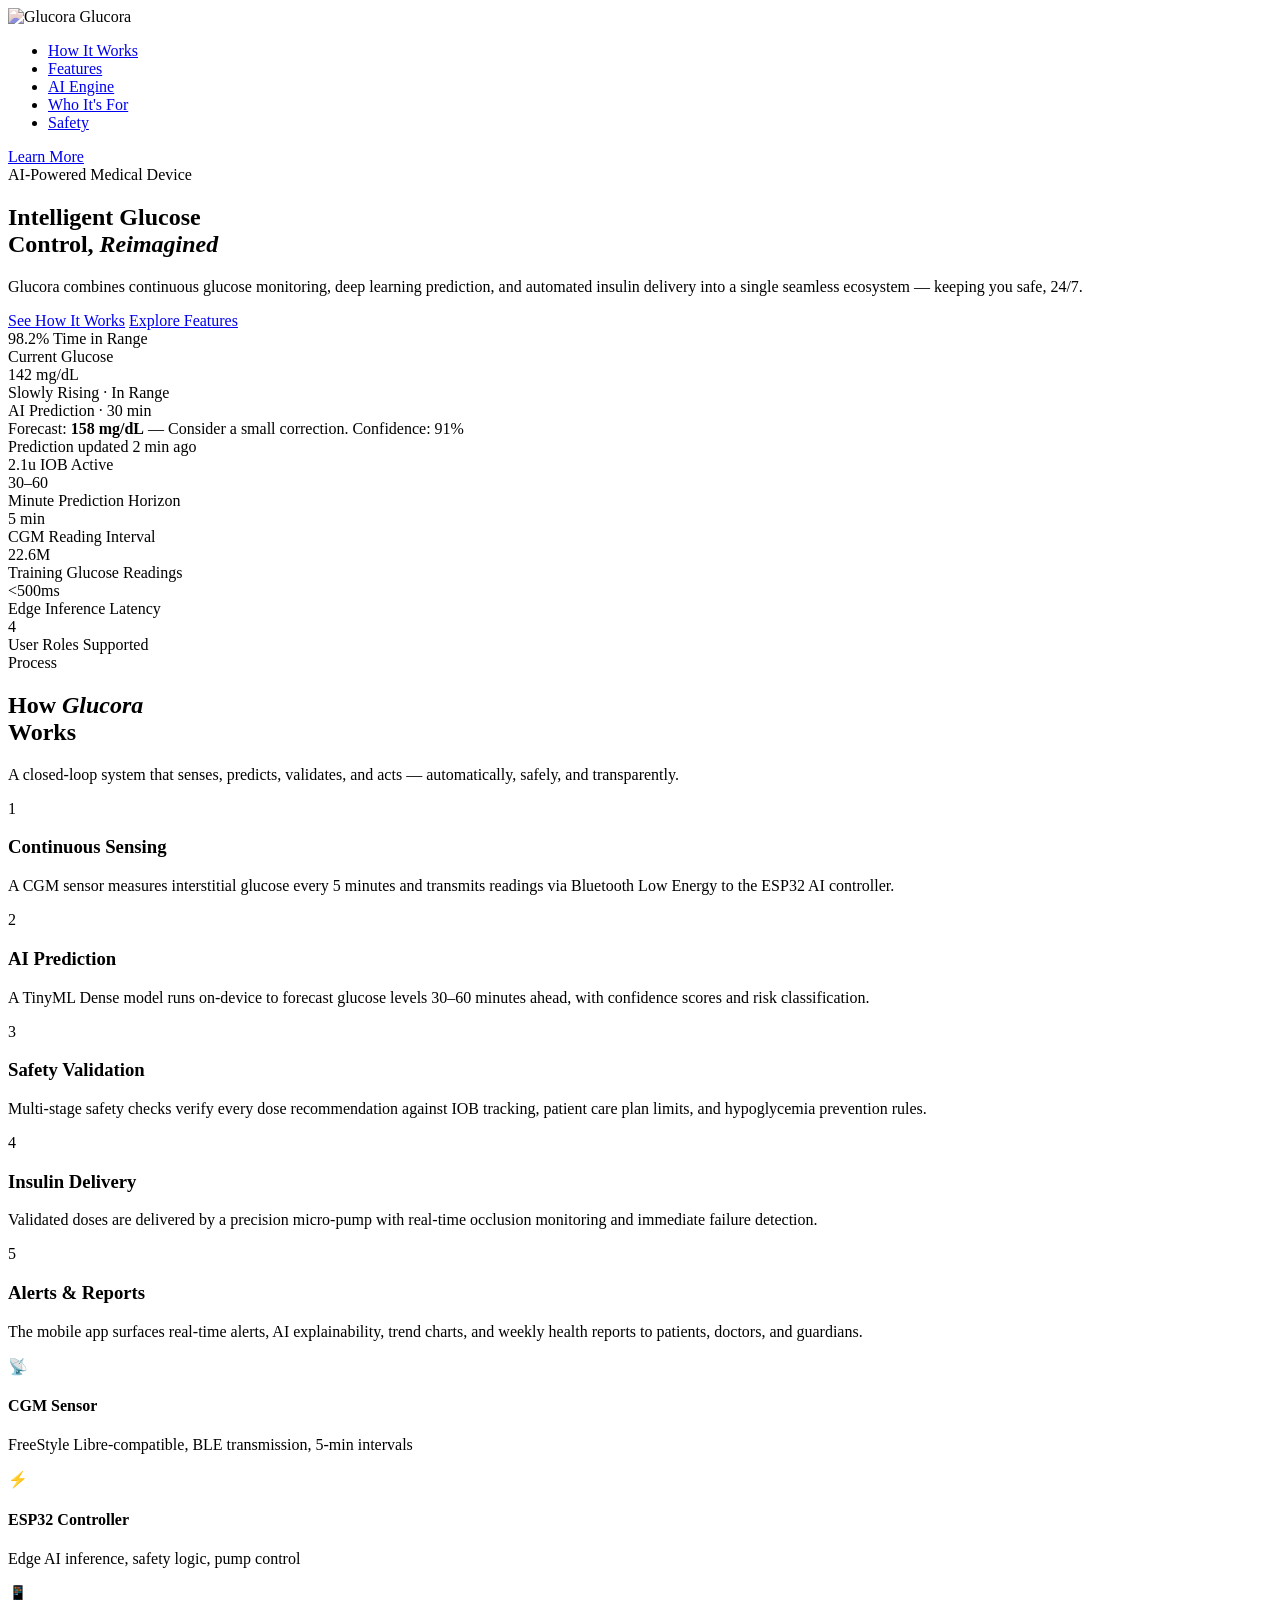
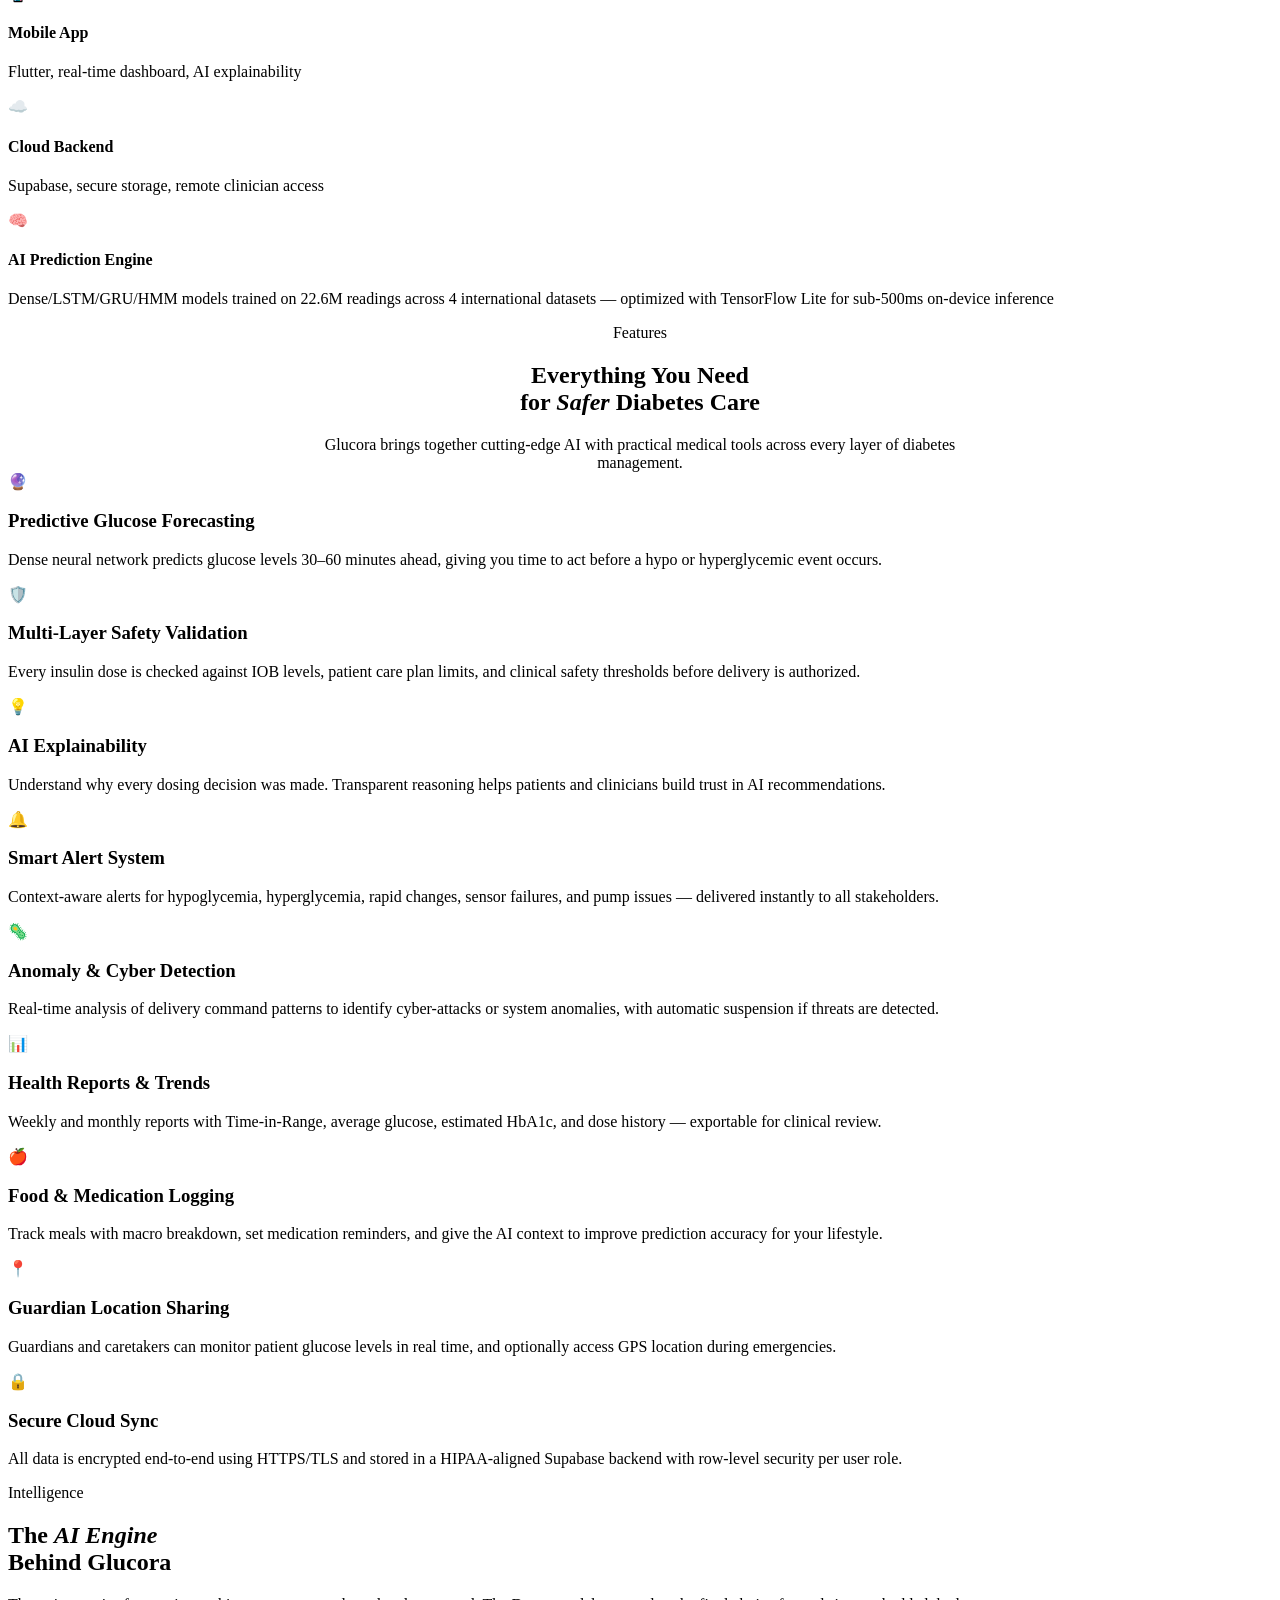
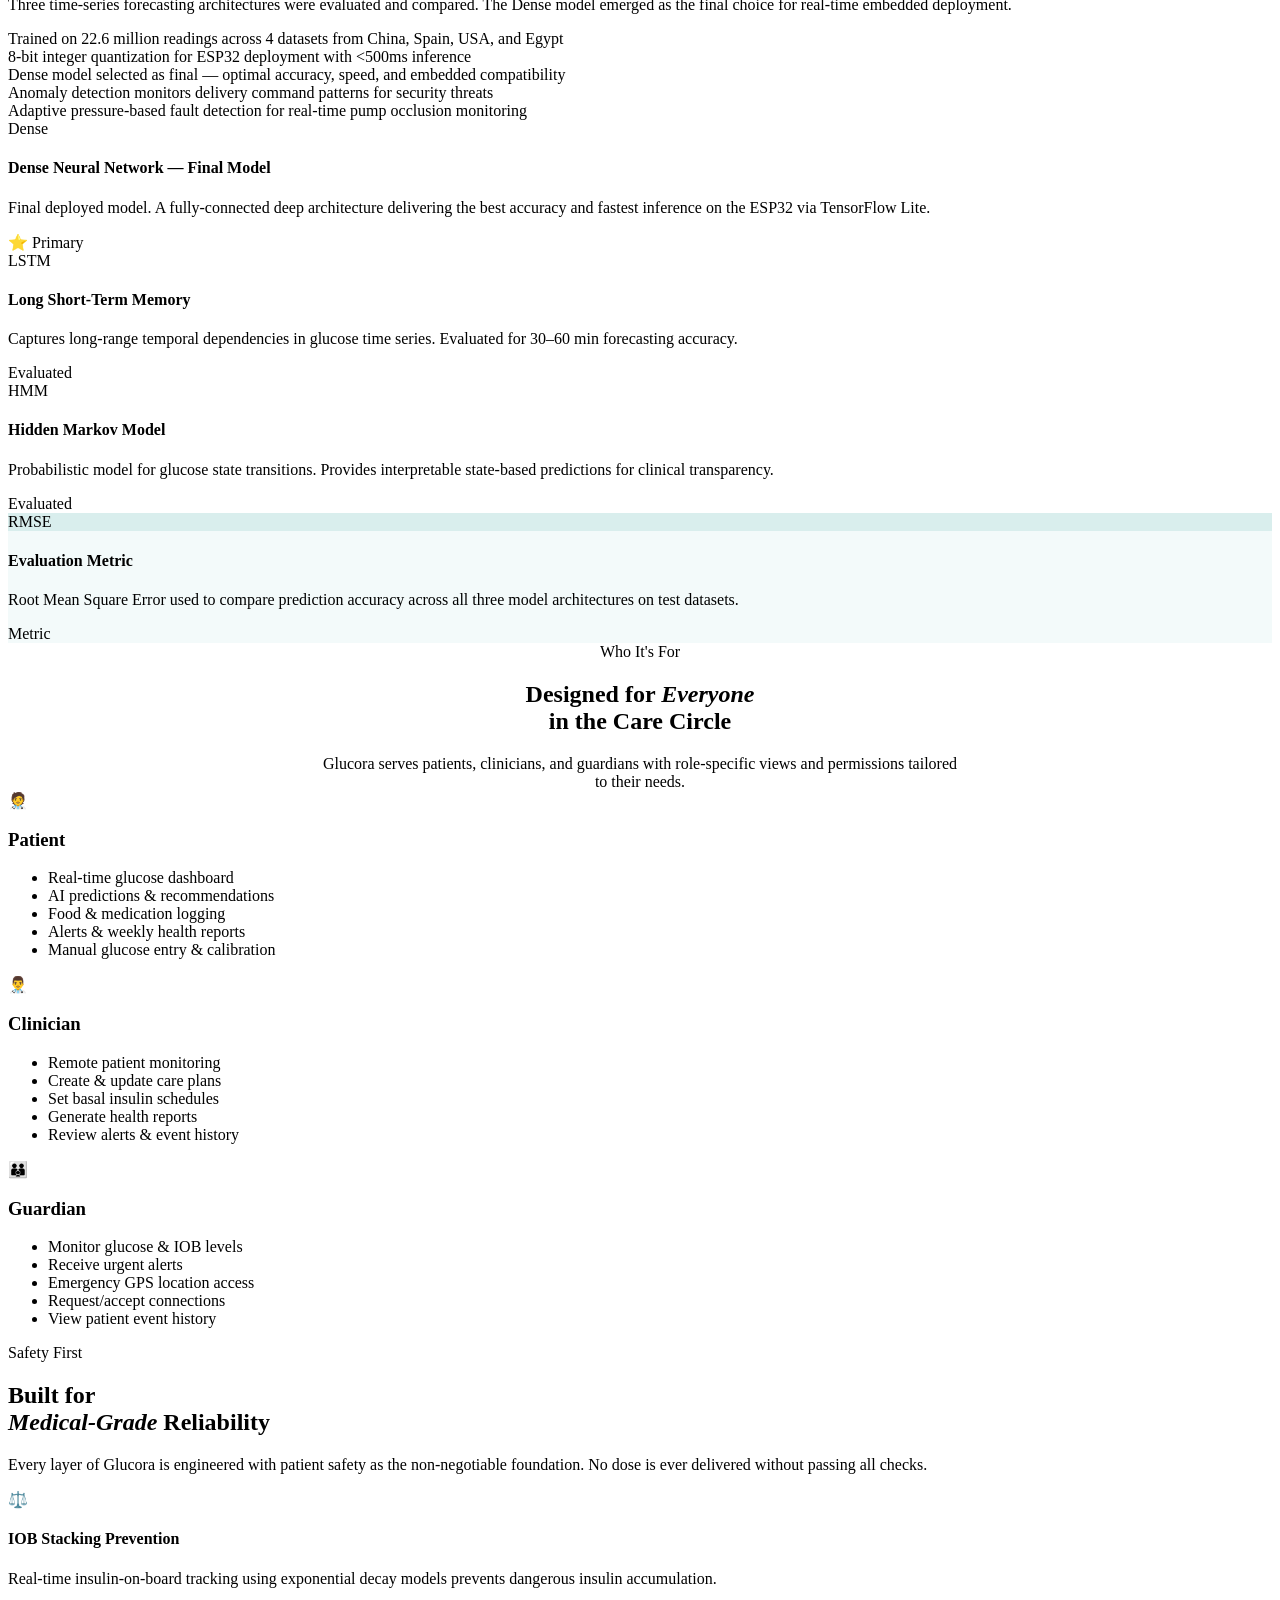
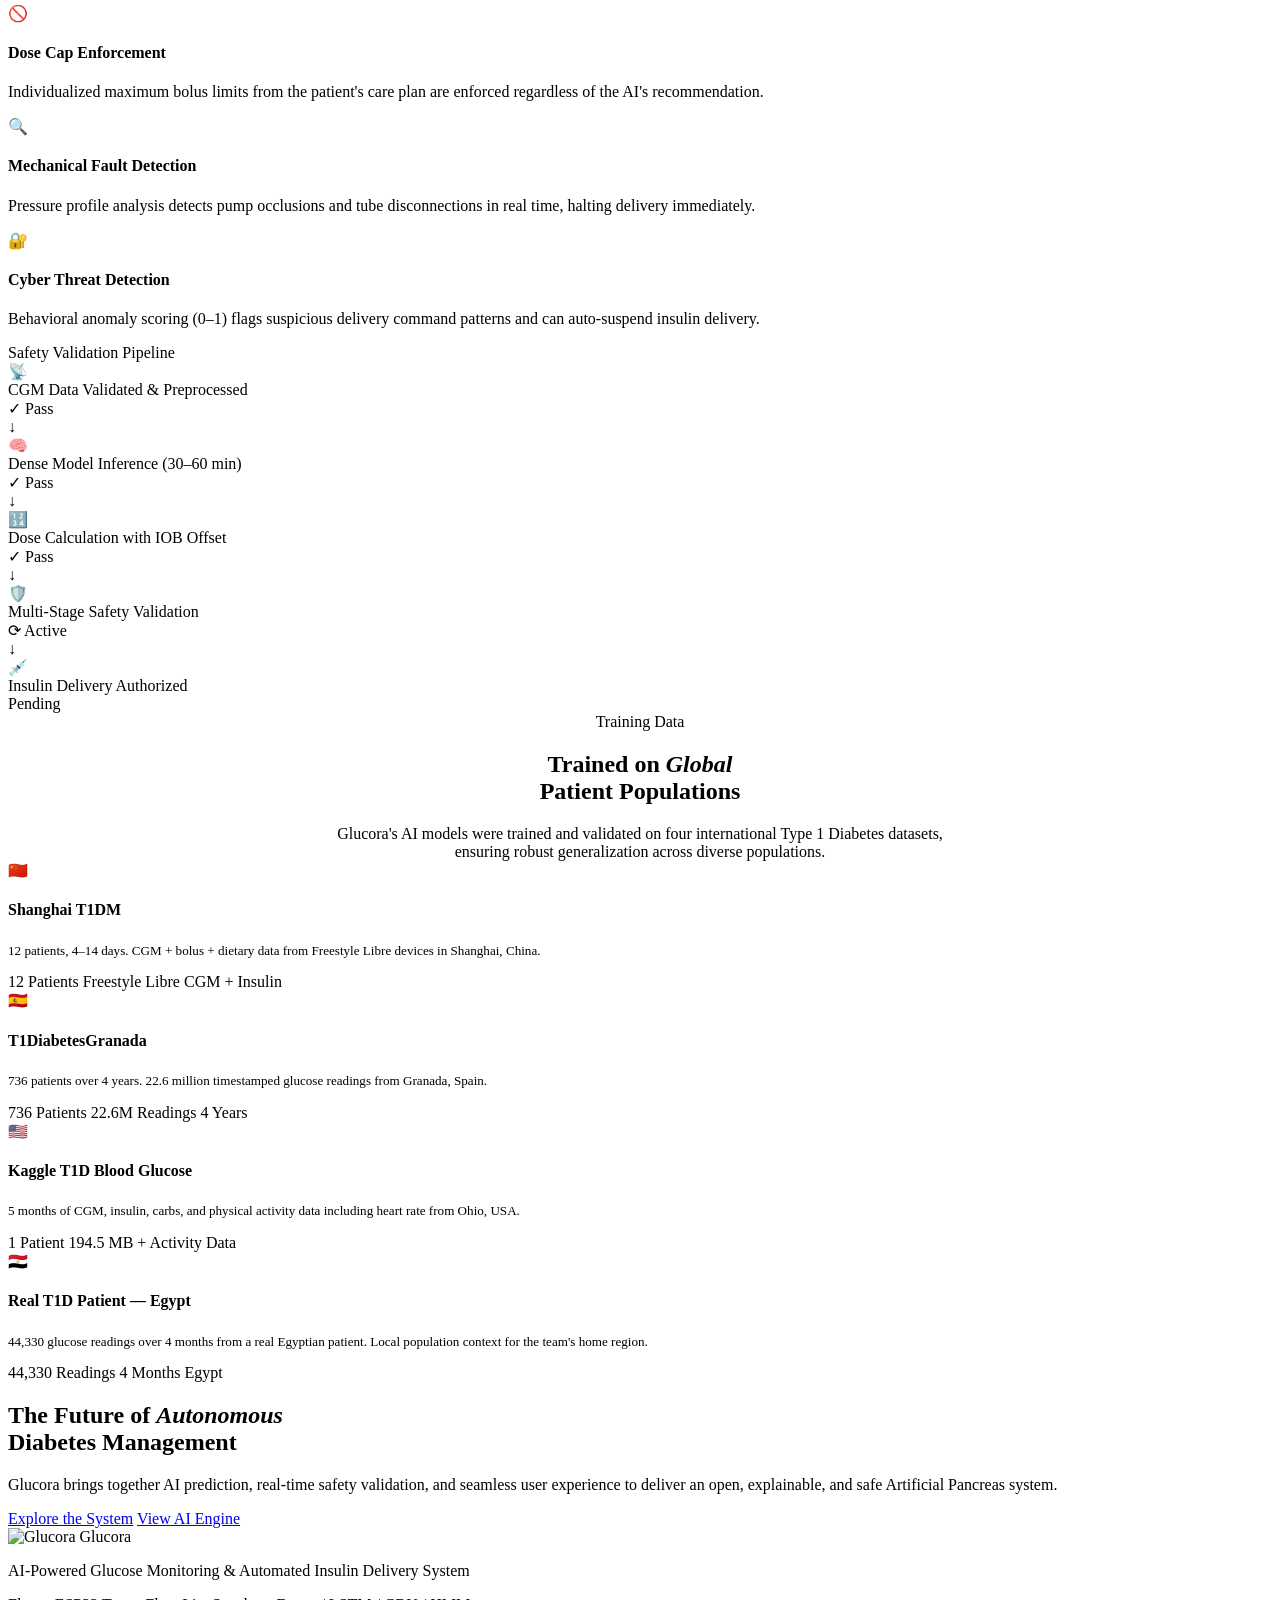
==== index.html @ 72dd35ca "landing update" ====
<!DOCTYPE html>
<html lang="en">
<head>
<meta charset="UTF-8">
<meta name="viewport" content="width=device-width, initial-scale=1.0">
<title>Glucora — AI-Powered Glucose Monitoring</title>
<link href="https://fonts.googleapis.com/css2?family=Cormorant+Garamond:wght@300;400;500;600&family=DM+Sans:wght@300;400;500&display=swap" rel="stylesheet">
<link rel="stylesheet" href="glucora.css">

</head>
<body>

<!-- NAV -->
<nav>
  <div class="nav-logo">
    <img src="https://upload.wikimedia.org/wikipedia/commons/thumb/1/1b/Circle-icons-medical.svg/240px-Circle-icons-medical.svg.png" alt="Glucora" style="height:32px;filter:hue-rotate(140deg) saturate(0.7);">
    <span>Glucora</span>
  </div>
  <ul class="nav-links">
    <li><a href="#how">How It Works</a></li>
    <li><a href="#features">Features</a></li>
    <li><a href="#ai">AI Engine</a></li>
    <li><a href="#users">Who It's For</a></li>
    <li><a href="#safety">Safety</a></li>
  </ul>
  <a href="#cta" class="nav-cta">Learn More</a>
</nav>

<!-- HERO -->
<section class="hero">
  <div class="hero-text">
    <div class="hero-badge">AI-Powered Medical Device</div>
    <h1>Intelligent Glucose<br>Control, <em>Reimagined</em></h1>
    <p class="hero-sub">Glucora combines continuous glucose monitoring, deep learning prediction, and automated insulin delivery into a single seamless ecosystem — keeping you safe, 24/7.</p>
    <div class="hero-actions">
      <a href="#how" class="btn-primary">See How It Works</a>
      <a href="#features" class="btn-ghost">Explore Features</a>
    </div>
  </div>
  <div class="hero-visual">
    <div class="device-mockup">
      <div class="float-badge left">
        <span class="fb-val">98.2%</span>
        Time in Range
      </div>
      <div class="phone-frame">
        <div class="phone-screen">
          <div class="phone-notch"></div>
          <div class="glucose-card">
            <div class="glucose-label">Current Glucose</div>
            <div class="glucose-value">142 <span>mg/dL</span></div>
            <div class="glucose-trend">Slowly Rising · In Range</div>
            <div class="mini-chart">
              <div class="bar"></div><div class="bar"></div><div class="bar"></div>
              <div class="bar"></div><div class="bar"></div><div class="bar"></div>
              <div class="bar"></div><div class="bar"></div>
            </div>
          </div>
          <div class="ai-card">
            <div class="ai-card-title">AI Prediction · 30 min</div>
            <div class="ai-card-text">Forecast: <strong>158 mg/dL</strong> — Consider a small correction. Confidence: 91%</div>
          </div>
          <div class="alert-chip">Prediction updated 2 min ago</div>
        </div>
      </div>
      <div class="float-badge right">
        <span class="fb-val">2.1u</span>
        IOB Active
      </div>
    </div>
  </div>
</section>

<!-- STATS -->
<div class="stats-bar">
  <div class="stat-item">
    <span class="stat-number">30–60</span>
    <div class="stat-label">Minute Prediction Horizon</div>
  </div>
  <div class="stat-divider"></div>
  <div class="stat-item">
    <span class="stat-number">5 min</span>
    <div class="stat-label">CGM Reading Interval</div>
  </div>
  <div class="stat-divider"></div>
  <div class="stat-item">
    <span class="stat-number">22.6M</span>
    <div class="stat-label">Training Glucose Readings</div>
  </div>
  <div class="stat-divider"></div>
  <div class="stat-item">
    <span class="stat-number">&lt;500ms</span>
    <div class="stat-label">Edge Inference Latency</div>
  </div>
  <div class="stat-divider"></div>
  <div class="stat-item">
    <span class="stat-number">4</span>
    <div class="stat-label">User Roles Supported</div>
  </div>
</div>

<!-- HOW IT WORKS -->
<section class="how" id="how">
  <div class="reveal">
    <div class="section-tag">Process</div>
    <h2>How <em>Glucora</em><br>Works</h2>
    <p class="section-sub">A closed-loop system that senses, predicts, validates, and acts — automatically, safely, and transparently.</p>
    <div class="steps">
      <div class="step">
        <div class="step-num">1</div>
        <div class="step-content">
          <h3>Continuous Sensing</h3>
          <p>A CGM sensor measures interstitial glucose every 5 minutes and transmits readings via Bluetooth Low Energy to the ESP32 AI controller.</p>
        </div>
      </div>
      <div class="step">
        <div class="step-num">2</div>
        <div class="step-content">
          <h3>AI Prediction</h3>
          <p>A TinyML Dense model runs on-device to forecast glucose levels 30–60 minutes ahead, with confidence scores and risk classification.</p>
        </div>
      </div>
      <div class="step">
        <div class="step-num">3</div>
        <div class="step-content">
          <h3>Safety Validation</h3>
          <p>Multi-stage safety checks verify every dose recommendation against IOB tracking, patient care plan limits, and hypoglycemia prevention rules.</p>
        </div>
      </div>
      <div class="step">
        <div class="step-num">4</div>
        <div class="step-content">
          <h3>Insulin Delivery</h3>
          <p>Validated doses are delivered by a precision micro-pump with real-time occlusion monitoring and immediate failure detection.</p>
        </div>
      </div>
      <div class="step">
        <div class="step-num">5</div>
        <div class="step-content">
          <h3>Alerts & Reports</h3>
          <p>The mobile app surfaces real-time alerts, AI explainability, trend charts, and weekly health reports to patients, doctors, and guardians.</p>
        </div>
      </div>
    </div>
  </div>
  <div class="arch-visual reveal">
    <div class="arch-card">
      <div class="arch-icon">📡</div>
      <h4>CGM Sensor</h4>
      <p>FreeStyle Libre-compatible, BLE transmission, 5-min intervals</p>
    </div>
    <div class="arch-card">
      <div class="arch-icon">⚡</div>
      <h4>ESP32 Controller</h4>
      <p>Edge AI inference, safety logic, pump control</p>
    </div>
    <div class="arch-card">
      <div class="arch-icon">📱</div>
      <h4>Mobile App</h4>
      <p>Flutter, real-time dashboard, AI explainability</p>
    </div>
    <div class="arch-card">
      <div class="arch-icon">☁️</div>
      <h4>Cloud Backend</h4>
      <p>Supabase, secure storage, remote clinician access</p>
    </div>
    <div class="arch-card full">
      <div class="arch-icon">🧠</div>
      <h4>AI Prediction Engine</h4>
      <p>Dense/LSTM/GRU/HMM models trained on 22.6M readings across 4 international datasets — optimized with TensorFlow Lite for sub-500ms on-device inference</p>
    </div>
  </div>
</section>

<!-- FEATURES -->
<section id="features">
  <div class="reveal" style="text-align:center; max-width:640px; margin:0 auto;">
    <div class="section-tag" style="justify-content:center;">Features</div>
    <h2>Everything You Need<br>for <em>Safer</em> Diabetes Care</h2>
    <p class="section-sub" style="margin:0 auto;">Glucora brings together cutting-edge AI with practical medical tools across every layer of diabetes management.</p>
  </div>
  <div class="features-grid reveal">
    <div class="feat-card">
      <div class="feat-icon">🔮</div>
      <h3>Predictive Glucose Forecasting</h3>
      <p>Dense neural network predicts glucose levels 30–60 minutes ahead, giving you time to act before a hypo or hyperglycemic event occurs.</p>
    </div>
    <div class="feat-card">
      <div class="feat-icon">🛡️</div>
      <h3>Multi-Layer Safety Validation</h3>
      <p>Every insulin dose is checked against IOB levels, patient care plan limits, and clinical safety thresholds before delivery is authorized.</p>
    </div>
    <div class="feat-card">
      <div class="feat-icon">💡</div>
      <h3>AI Explainability</h3>
      <p>Understand why every dosing decision was made. Transparent reasoning helps patients and clinicians build trust in AI recommendations.</p>
    </div>
    <div class="feat-card">
      <div class="feat-icon">🔔</div>
      <h3>Smart Alert System</h3>
      <p>Context-aware alerts for hypoglycemia, hyperglycemia, rapid changes, sensor failures, and pump issues — delivered instantly to all stakeholders.</p>
    </div>
    <div class="feat-card">
      <div class="feat-icon">🦠</div>
      <h3>Anomaly & Cyber Detection</h3>
      <p>Real-time analysis of delivery command patterns to identify cyber-attacks or system anomalies, with automatic suspension if threats are detected.</p>
    </div>
    <div class="feat-card">
      <div class="feat-icon">📊</div>
      <h3>Health Reports & Trends</h3>
      <p>Weekly and monthly reports with Time-in-Range, average glucose, estimated HbA1c, and dose history — exportable for clinical review.</p>
    </div>
    <div class="feat-card">
      <div class="feat-icon">🍎</div>
      <h3>Food & Medication Logging</h3>
      <p>Track meals with macro breakdown, set medication reminders, and give the AI context to improve prediction accuracy for your lifestyle.</p>
    </div>
    <div class="feat-card">
      <div class="feat-icon">📍</div>
      <h3>Guardian Location Sharing</h3>
      <p>Guardians and caretakers can monitor patient glucose levels in real time, and optionally access GPS location during emergencies.</p>
    </div>
    <div class="feat-card">
      <div class="feat-icon">🔒</div>
      <h3>Secure Cloud Sync</h3>
      <p>All data is encrypted end-to-end using HTTPS/TLS and stored in a HIPAA-aligned Supabase backend with row-level security per user role.</p>
    </div>
  </div>
</section>

<!-- AI ENGINE -->
<section class="ai-section" id="ai">
  <div class="reveal">
    <div class="section-tag">Intelligence</div>
    <h2>The <em>AI Engine</em><br>Behind Glucora</h2>
    <p class="section-sub">Three time-series forecasting architectures were evaluated and compared. The Dense model emerged as the final choice for real-time embedded deployment.</p>
    <div class="ai-list">
      <div class="ai-list-item">Trained on 22.6 million readings across 4 datasets from China, Spain, USA, and Egypt</div>
      <div class="ai-list-item">8-bit integer quantization for ESP32 deployment with &lt;500ms inference</div>
      <div class="ai-list-item">Dense model selected as final — optimal accuracy, speed, and embedded compatibility</div>
      <div class="ai-list-item">Anomaly detection monitors delivery command patterns for security threats</div>
      <div class="ai-list-item">Adaptive pressure-based fault detection for real-time pump occlusion monitoring</div>
    </div>
  </div>
  <div class="model-cards reveal">
    <div class="model-card">
      <div class="model-badge">Dense</div>
      <div class="model-info">
        <h4>Dense Neural Network — Final Model</h4>
        <p>Final deployed model. A fully-connected deep architecture delivering the best accuracy and fastest inference on the ESP32 via TensorFlow Lite.</p>
      </div>
      <div class="model-perf">⭐ Primary</div>
    </div>
    <div class="model-card">
      <div class="model-badge">LSTM</div>
      <div class="model-info">
        <h4>Long Short-Term Memory</h4>
        <p>Captures long-range temporal dependencies in glucose time series. Evaluated for 30–60 min forecasting accuracy.</p>
      </div>
      <div class="model-perf">Evaluated</div>
    </div>
    <div class="model-card">
      <div class="model-badge">HMM</div>
      <div class="model-info">
        <h4>Hidden Markov Model</h4>
        <p>Probabilistic model for glucose state transitions. Provides interpretable state-based predictions for clinical transparency.</p>
      </div>
      <div class="model-perf">Evaluated</div>
    </div>
    <div class="model-card" style="border-color:rgba(109,191,184,0.3); background:rgba(109,191,184,0.08);">
      <div class="model-badge" style="background:rgba(109,191,184,0.2); color: var(--teal-light);">RMSE</div>
      <div class="model-info">
        <h4>Evaluation Metric</h4>
        <p>Root Mean Square Error used to compare prediction accuracy across all three model architectures on test datasets.</p>
      </div>
      <div class="model-perf" style="color:var(--teal-pale);">Metric</div>
    </div>
  </div>
</section>

<!-- USERS -->
<section id="users">
  <div class="reveal" style="text-align:center; max-width:640px; margin:0 auto;">
    <div class="section-tag" style="justify-content:center;">Who It's For</div>
    <h2>Designed for <em>Everyone</em><br>in the Care Circle</h2>
    <p class="section-sub" style="margin:0 auto;">Glucora serves patients, clinicians, and guardians with role-specific views and permissions tailored to their needs.</p>
  </div>
  <div class="users-grid reveal">
    <div class="user-card patient">
      <div class="user-avatar">🧑‍⚕️</div>
      <h3>Patient</h3>
      <ul class="user-features">
        <li>Real-time glucose dashboard</li>
        <li>AI predictions & recommendations</li>
        <li>Food & medication logging</li>
        <li>Alerts & weekly health reports</li>
        <li>Manual glucose entry & calibration</li>
      </ul>
    </div>
    <div class="user-card doctor">
      <div class="user-avatar">👨‍⚕️</div>
      <h3>Clinician</h3>
      <ul class="user-features">
        <li>Remote patient monitoring</li>
        <li>Create & update care plans</li>
        <li>Set basal insulin schedules</li>
        <li>Generate health reports</li>
        <li>Review alerts & event history</li>
      </ul>
    </div>
    <div class="user-card guardian">
      <div class="user-avatar">👪</div>
      <h3>Guardian</h3>
      <ul class="user-features">
        <li>Monitor glucose & IOB levels</li>
        <li>Receive urgent alerts</li>
        <li>Emergency GPS location access</li>
        <li>Request/accept connections</li>
        <li>View patient event history</li>
      </ul>
    </div>
  </div>
</section>

<!-- SAFETY -->
<section class="safety" id="safety">
  <div class="reveal">
    <div class="section-tag">Safety First</div>
    <h2>Built for<br><em>Medical-Grade</em> Reliability</h2>
    <p class="section-sub">Every layer of Glucora is engineered with patient safety as the non-negotiable foundation. No dose is ever delivered without passing all checks.</p>
    <div class="safety-items">
      <div class="safety-item">
        <div class="safety-icon">⚖️</div>
        <div>
          <h4>IOB Stacking Prevention</h4>
          <p>Real-time insulin-on-board tracking using exponential decay models prevents dangerous insulin accumulation.</p>
        </div>
      </div>
      <div class="safety-item">
        <div class="safety-icon">🚫</div>
        <div>
          <h4>Dose Cap Enforcement</h4>
          <p>Individualized maximum bolus limits from the patient's care plan are enforced regardless of the AI's recommendation.</p>
        </div>
      </div>
      <div class="safety-item">
        <div class="safety-icon">🔍</div>
        <div>
          <h4>Mechanical Fault Detection</h4>
          <p>Pressure profile analysis detects pump occlusions and tube disconnections in real time, halting delivery immediately.</p>
        </div>
      </div>
      <div class="safety-item">
        <div class="safety-icon">🔐</div>
        <div>
          <h4>Cyber Threat Detection</h4>
          <p>Behavioral anomaly scoring (0–1) flags suspicious delivery command patterns and can auto-suspend insulin delivery.</p>
        </div>
      </div>
    </div>
  </div>
  <div class="safety-visual reveal">
    <div class="sv-title">Safety Validation Pipeline</div>
    <div class="sv-pipeline">
      <div class="sv-step pass">
        <div class="sv-step-icon">📡</div>
        CGM Data Validated &amp; Preprocessed
        <div class="sv-step-status">✓ Pass</div>
      </div>
      <div class="sv-arrow">↓</div>
      <div class="sv-step pass">
        <div class="sv-step-icon">🧠</div>
        Dense Model Inference (30–60 min)
        <div class="sv-step-status">✓ Pass</div>
      </div>
      <div class="sv-arrow">↓</div>
      <div class="sv-step pass">
        <div class="sv-step-icon">🔢</div>
        Dose Calculation with IOB Offset
        <div class="sv-step-status">✓ Pass</div>
      </div>
      <div class="sv-arrow">↓</div>
      <div class="sv-step active">
        <div class="sv-step-icon">🛡️</div>
        Multi-Stage Safety Validation
        <div class="sv-step-status">⟳ Active</div>
      </div>
      <div class="sv-arrow">↓</div>
      <div class="sv-step">
        <div class="sv-step-icon">💉</div>
        Insulin Delivery Authorized
        <div class="sv-step-status" style="color:var(--text-soft)">Pending</div>
      </div>
    </div>
  </div>
</section>

<!-- DATASETS -->
<section>
  <div class="reveal" style="text-align:center; max-width:640px; margin:0 auto;">
    <div class="section-tag" style="justify-content:center;">Training Data</div>
    <h2>Trained on <em>Global</em><br>Patient Populations</h2>
    <p class="section-sub" style="margin:0 auto;">Glucora's AI models were trained and validated on four international Type 1 Diabetes datasets, ensuring robust generalization across diverse populations.</p>
  </div>
  <div class="datasets-grid reveal">
    <div class="dataset-card">
      <div class="dataset-flag">🇨🇳</div>
      <h4>Shanghai T1DM</h4>
      <p style="font-size:0.82rem; color:var(--text-mid); font-weight:300; line-height:1.5;">12 patients, 4–14 days. CGM + bolus + dietary data from Freestyle Libre devices in Shanghai, China.</p>
      <div class="dataset-meta">
        <span class="meta-tag">12 Patients</span>
        <span class="meta-tag">Freestyle Libre</span>
        <span class="meta-tag">CGM + Insulin</span>
      </div>
    </div>
    <div class="dataset-card">
      <div class="dataset-flag">🇪🇸</div>
      <h4>T1DiabetesGranada</h4>
      <p style="font-size:0.82rem; color:var(--text-mid); font-weight:300; line-height:1.5;">736 patients over 4 years. 22.6 million timestamped glucose readings from Granada, Spain.</p>
      <div class="dataset-meta">
        <span class="meta-tag">736 Patients</span>
        <span class="meta-tag">22.6M Readings</span>
        <span class="meta-tag">4 Years</span>
      </div>
    </div>
    <div class="dataset-card">
      <div class="dataset-flag">🇺🇸</div>
      <h4>Kaggle T1D Blood Glucose</h4>
      <p style="font-size:0.82rem; color:var(--text-mid); font-weight:300; line-height:1.5;">5 months of CGM, insulin, carbs, and physical activity data including heart rate from Ohio, USA.</p>
      <div class="dataset-meta">
        <span class="meta-tag">1 Patient</span>
        <span class="meta-tag">194.5 MB</span>
        <span class="meta-tag">+ Activity Data</span>
      </div>
    </div>
    <div class="dataset-card">
      <div class="dataset-flag">🇪🇬</div>
      <h4>Real T1D Patient — Egypt</h4>
      <p style="font-size:0.82rem; color:var(--text-mid); font-weight:300; line-height:1.5;">44,330 glucose readings over 4 months from a real Egyptian patient. Local population context for the team's home region.</p>
      <div class="dataset-meta">
        <span class="meta-tag">44,330 Readings</span>
        <span class="meta-tag">4 Months</span>
        <span class="meta-tag">Egypt</span>
      </div>
    </div>
  </div>
</section>

<!-- CTA -->
<section class="cta-section" id="cta">
  <h2>The Future of <em>Autonomous</em><br>Diabetes Management</h2>
  <p>Glucora brings together AI prediction, real-time safety validation, and seamless user experience to deliver an open, explainable, and safe Artificial Pancreas system.</p>
  <div class="cta-btns">
    <a href="#how" class="btn-white">Explore the System</a>
    <a href="#ai" class="btn-outline">View AI Engine</a>
  </div>
</section>

<!-- FOOTER -->
<footer>
  <div class="footer-logo">
    <img src="https://upload.wikimedia.org/wikipedia/commons/thumb/1/1b/Circle-icons-medical.svg/240px-Circle-icons-medical.svg.png" alt="Glucora">
    <span>Glucora</span>
  </div>
  <p>AI-Powered Glucose Monitoring & Automated Insulin Delivery System</p>
  <div class="footer-tags">
    <span class="footer-tag">Flutter</span>
    <span class="footer-tag">ESP32</span>
    <span class="footer-tag">TensorFlow Lite</span>
    <span class="footer-tag">Supabase</span>
    <span class="footer-tag">Dense / LSTM / GRU / HMM</span>
  </div>
</footer>

<script src="glucora.js"></script>
</body>
</html>
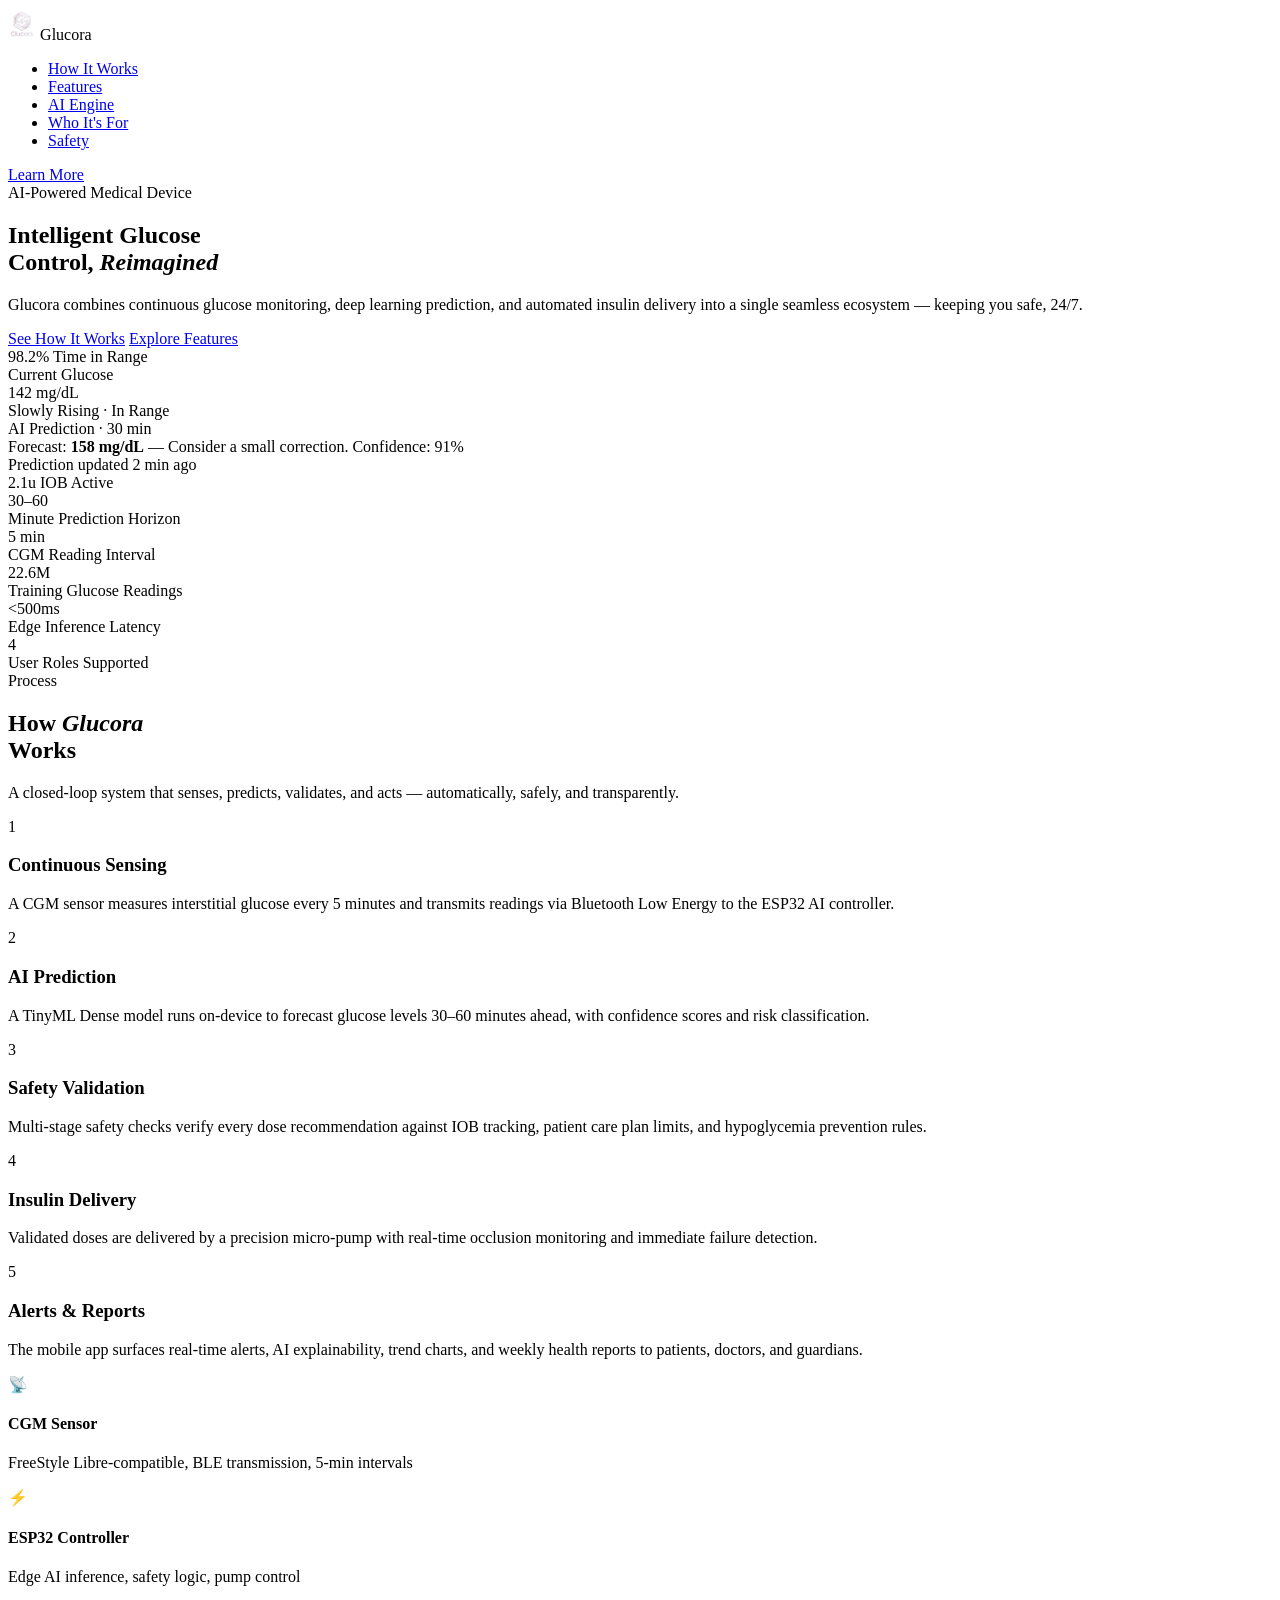
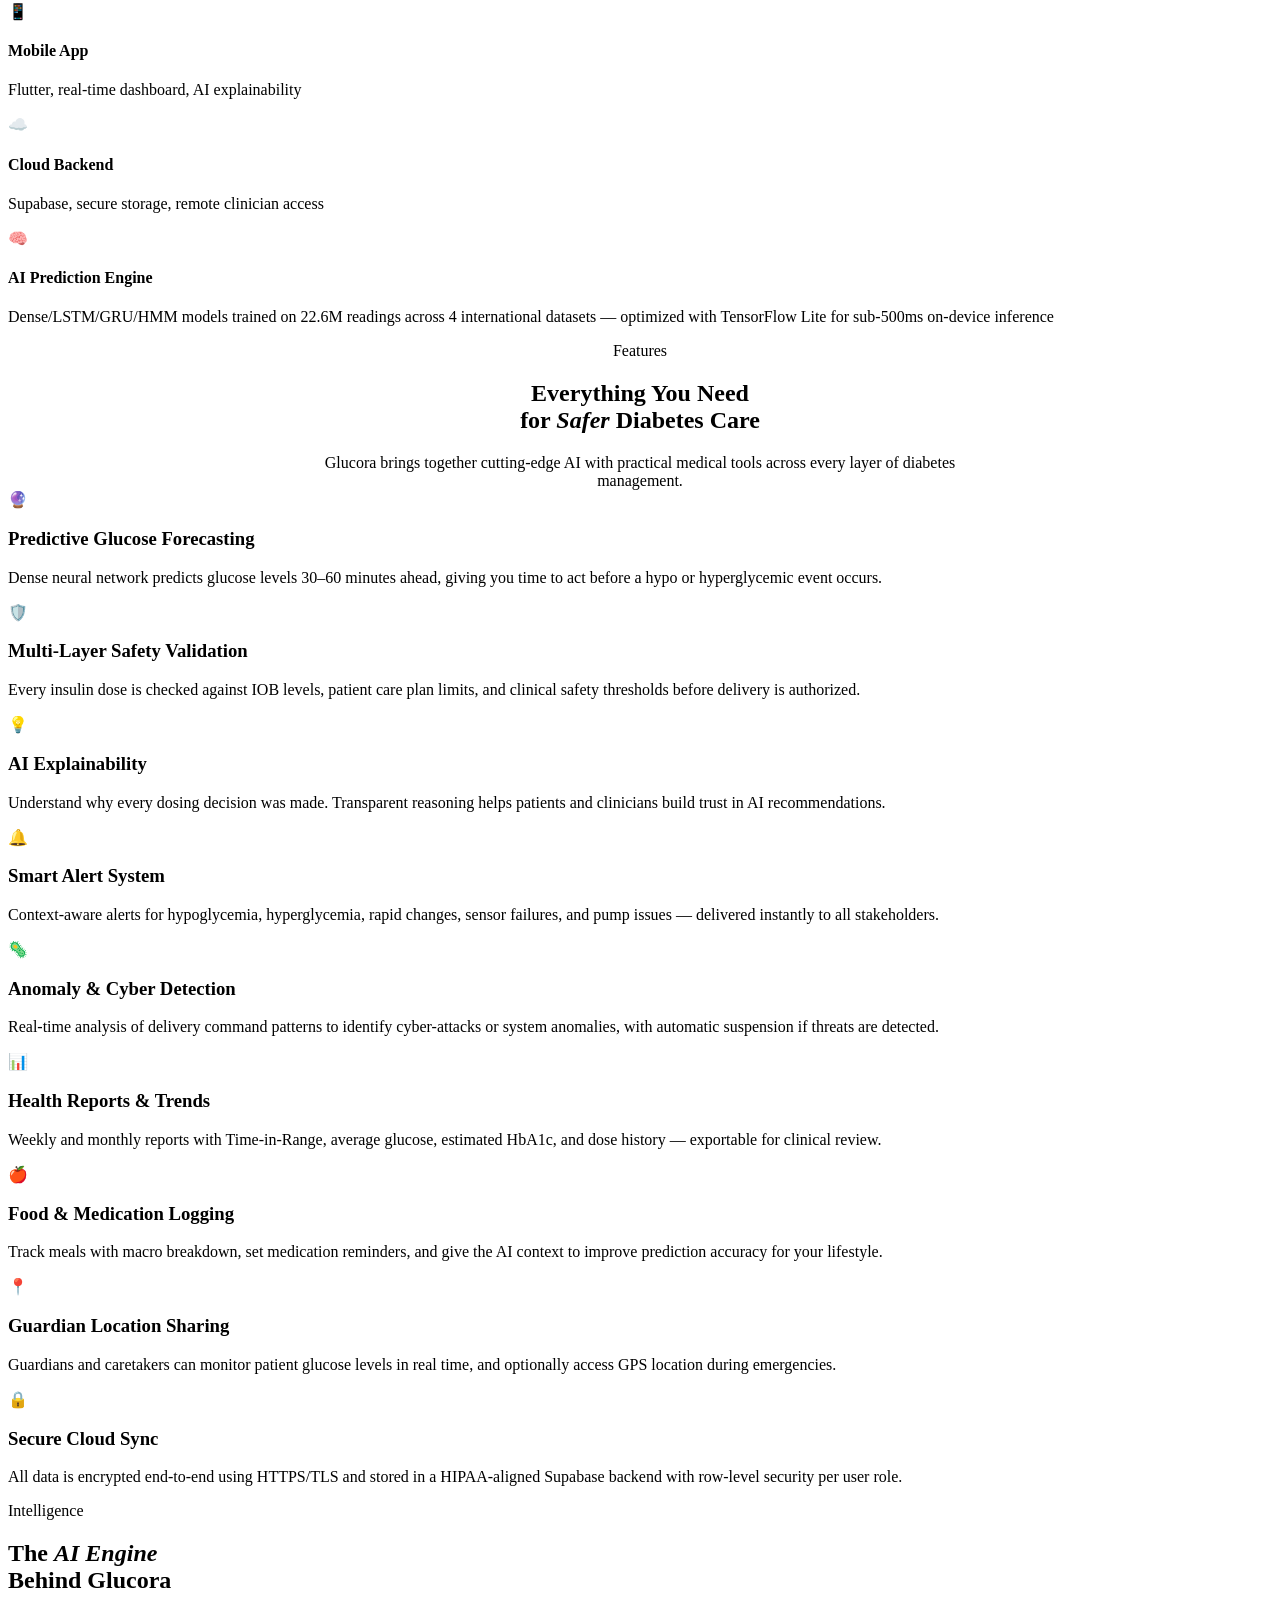
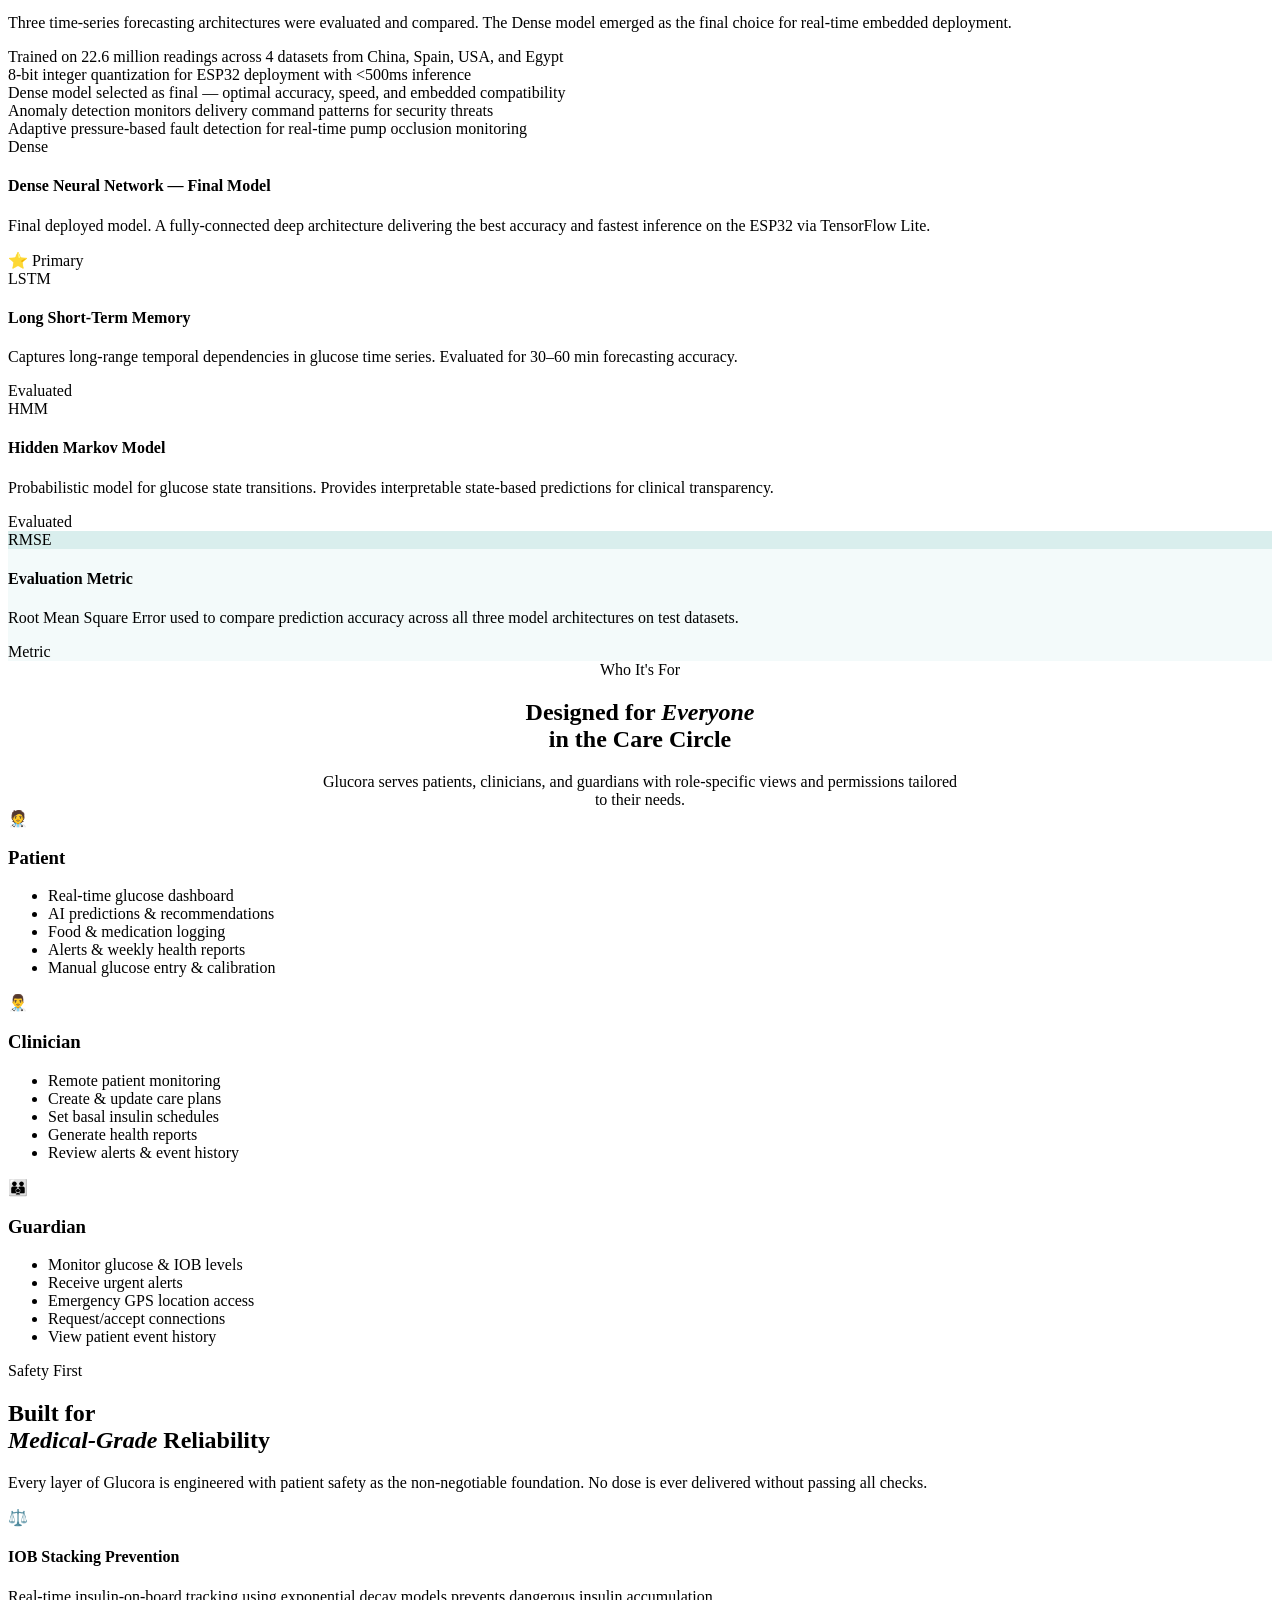
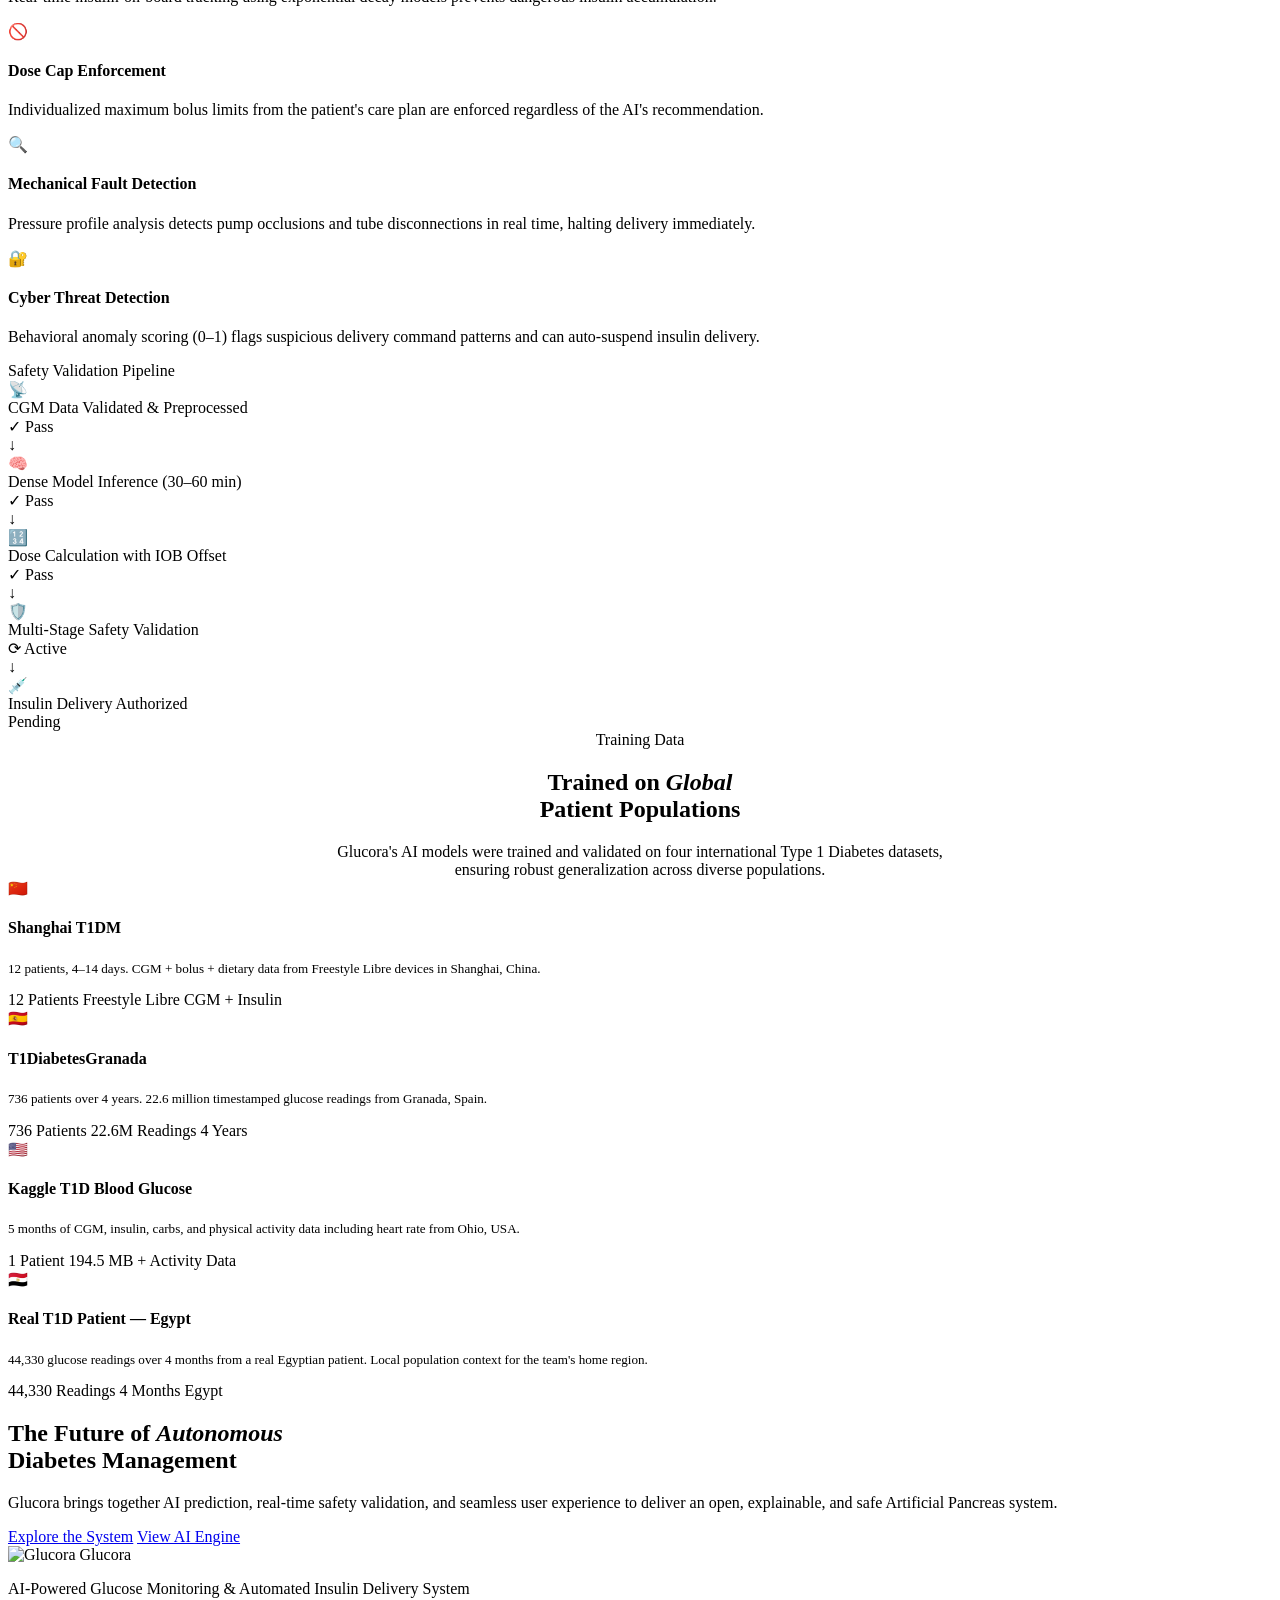
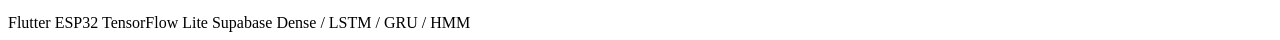
==== commit eb5bdc72: "fixing the image" ====
--- a/index.html
+++ b/index.html
@@ -13,7 +13,7 @@
 <!-- NAV -->
 <nav>
   <div class="nav-logo">
-    <img src="https://upload.wikimedia.org/wikipedia/commons/thumb/1/1b/Circle-icons-medical.svg/240px-Circle-icons-medical.svg.png" alt="Glucora" style="height:32px;filter:hue-rotate(140deg) saturate(0.7);">
+    <img src="Glucora_logo.png" alt="Glucora" style="height:32px;filter:hue-rotate(140deg) saturate(0.7);">
     <span>Glucora</span>
   </div>
   <ul class="nav-links">
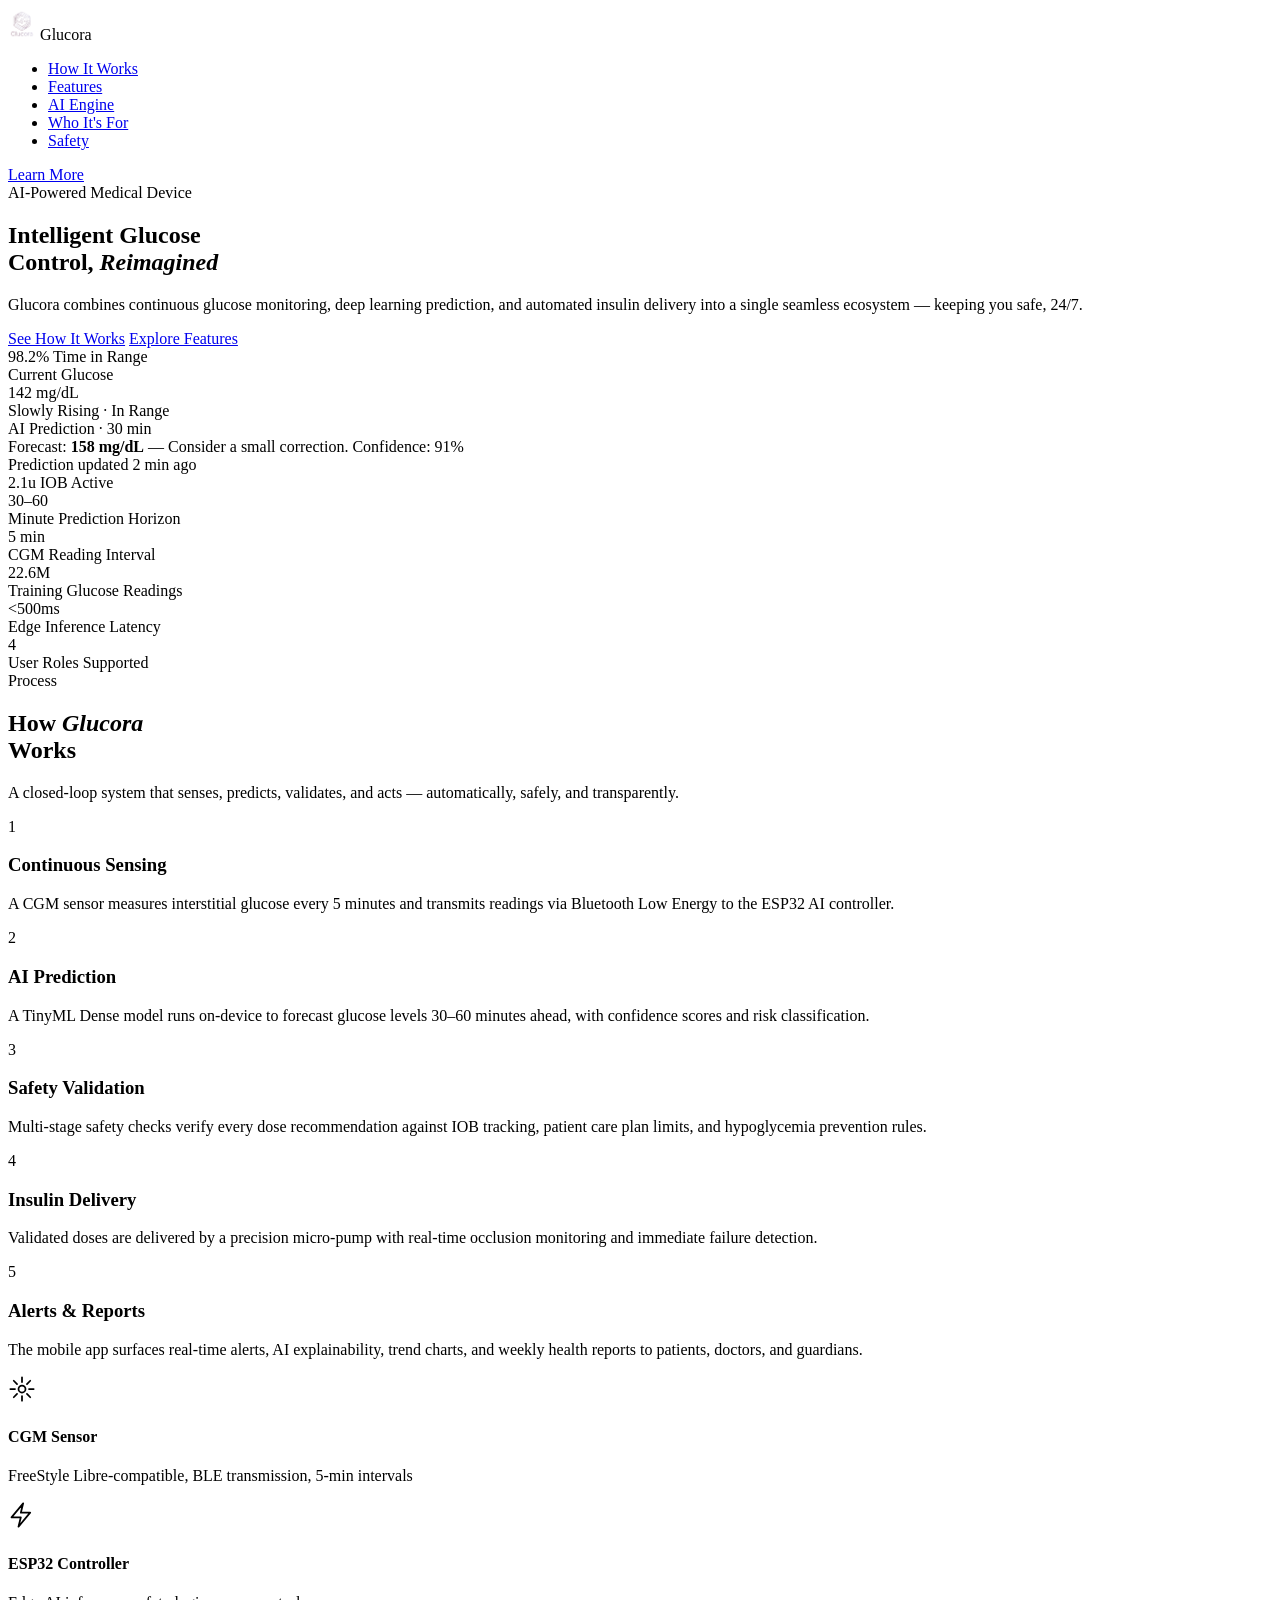
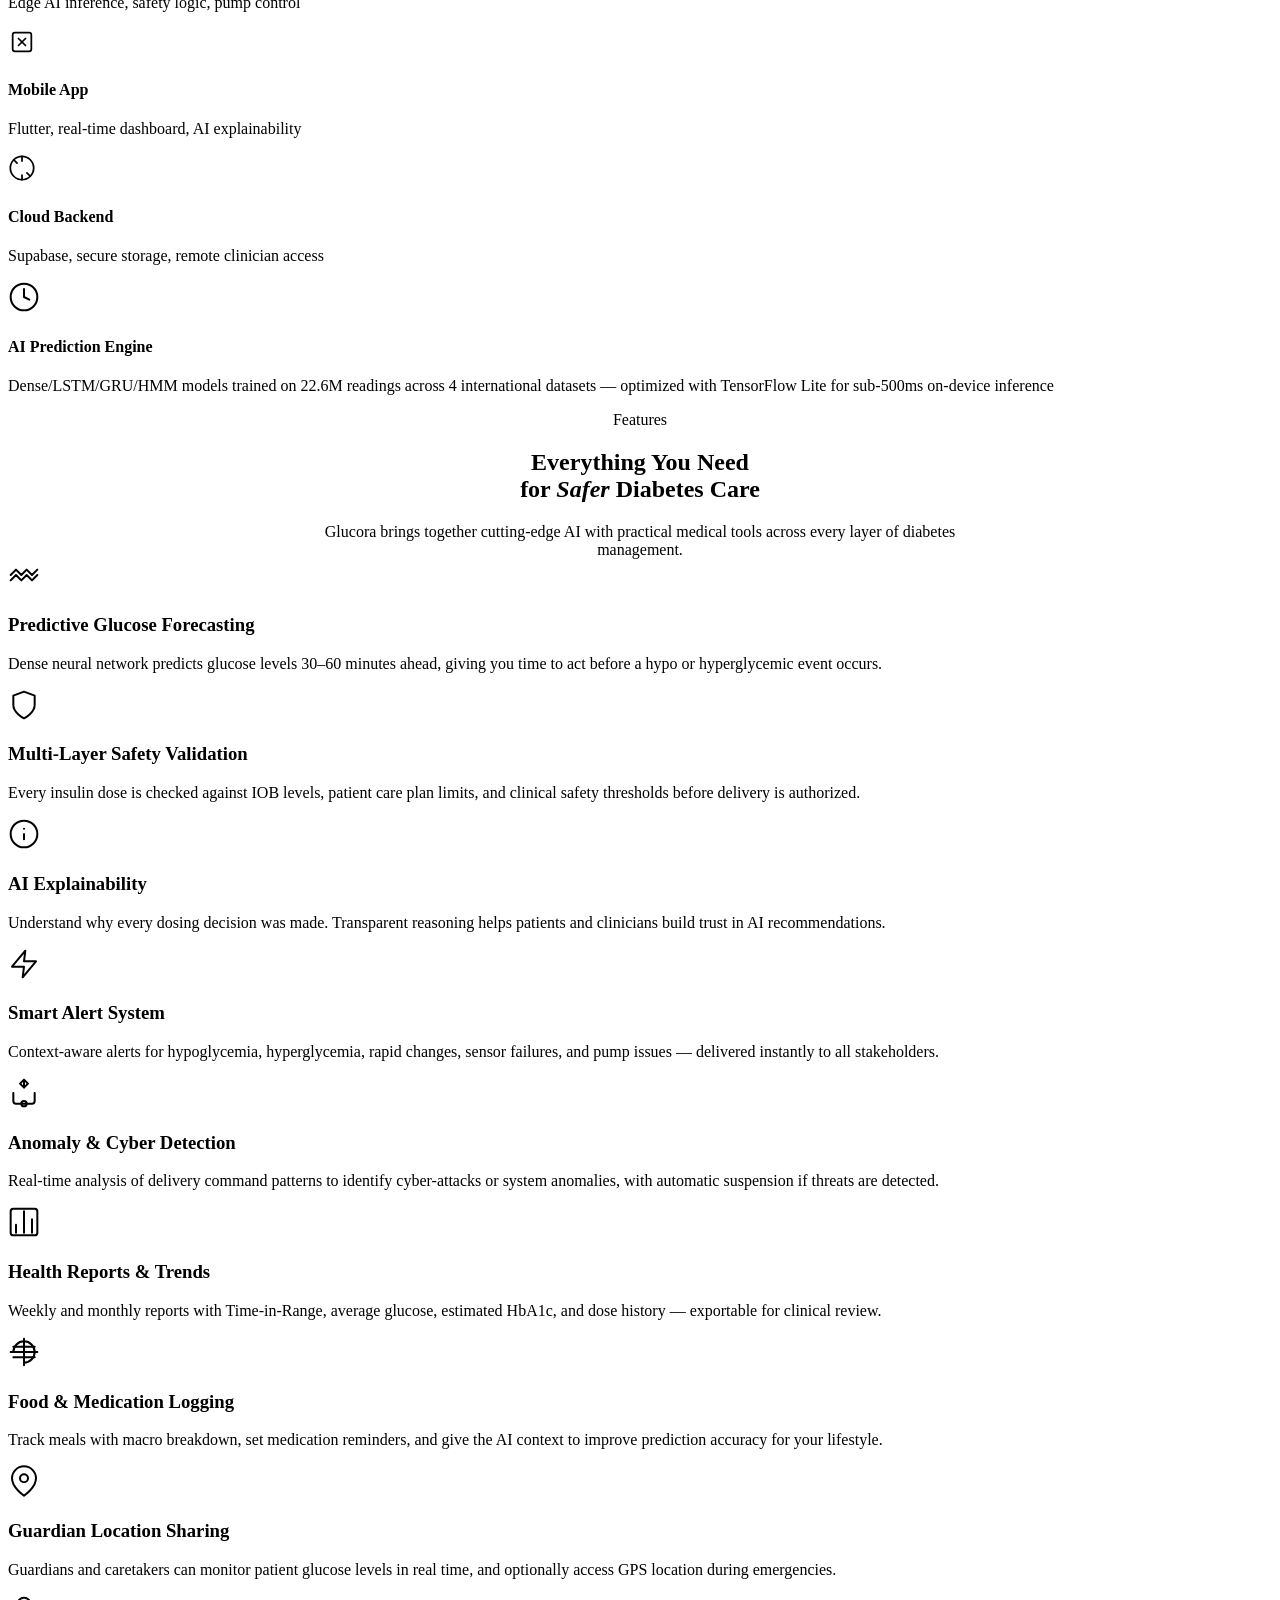
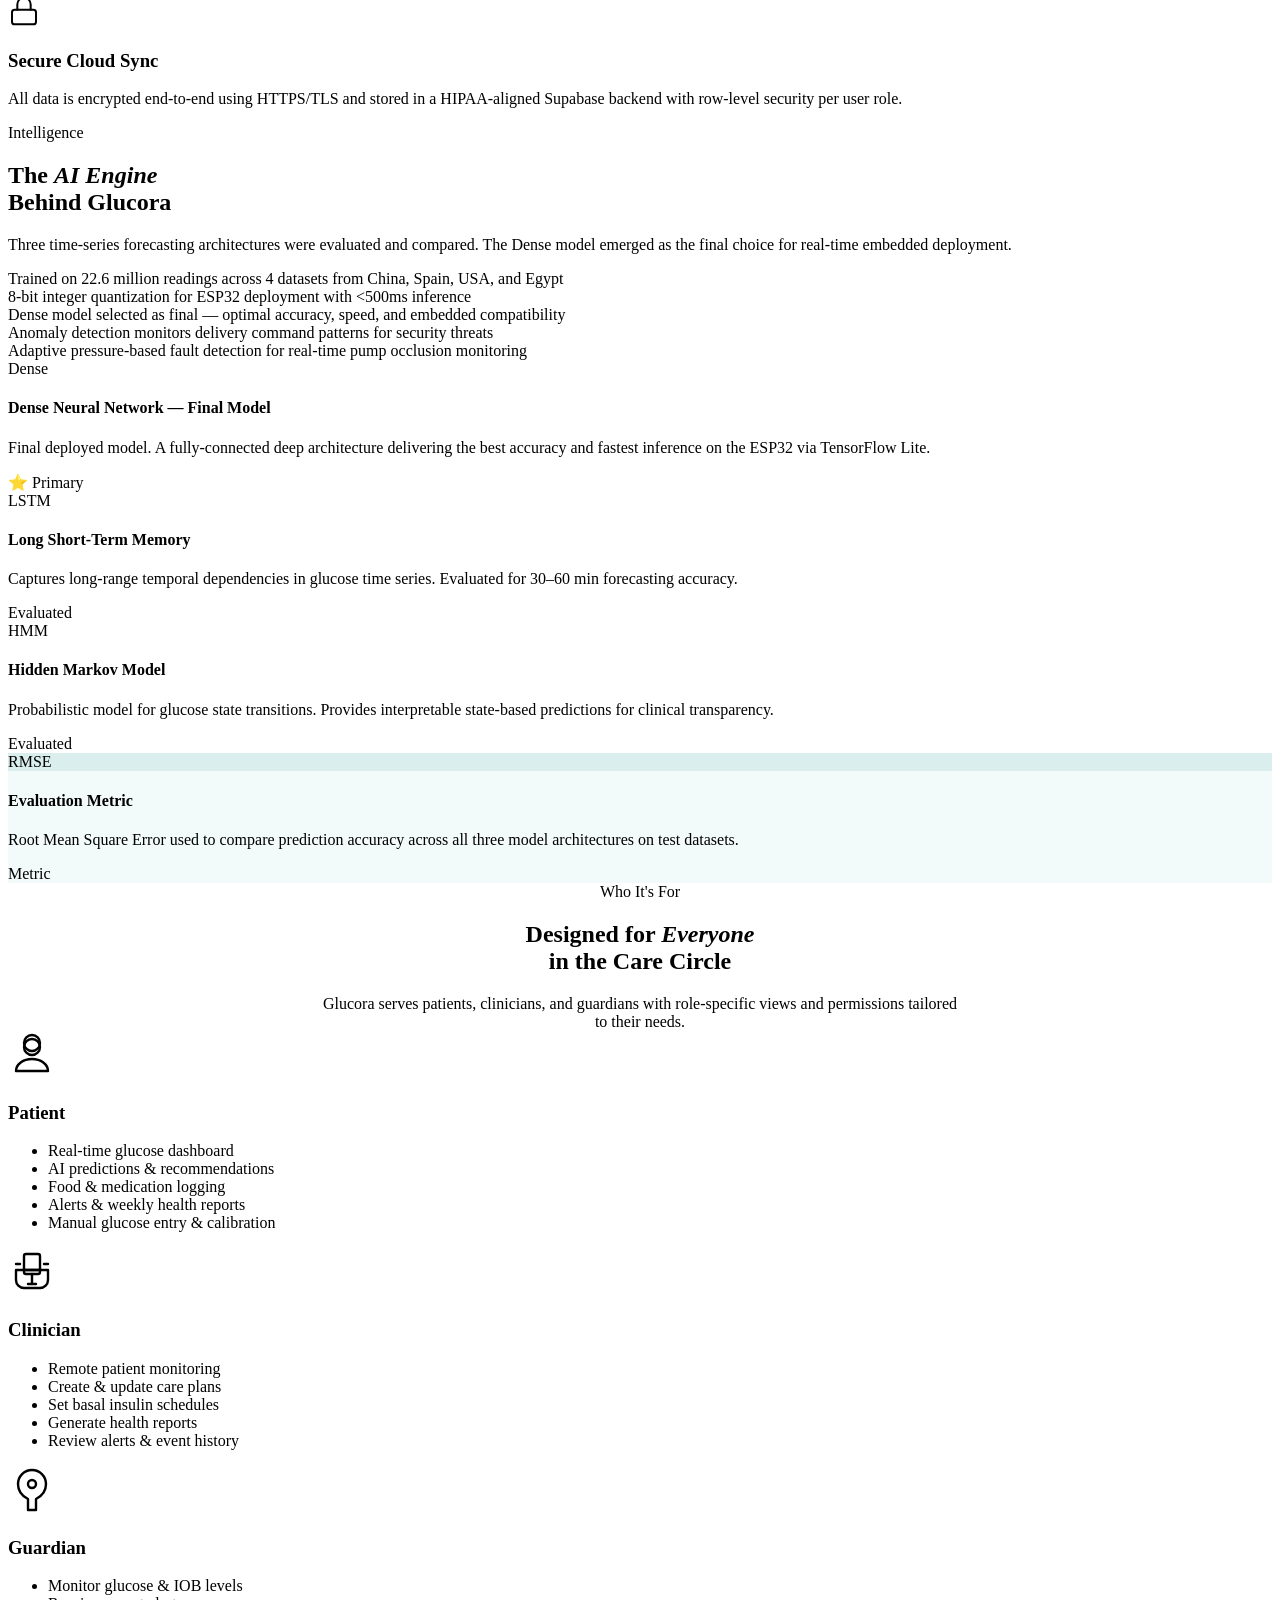
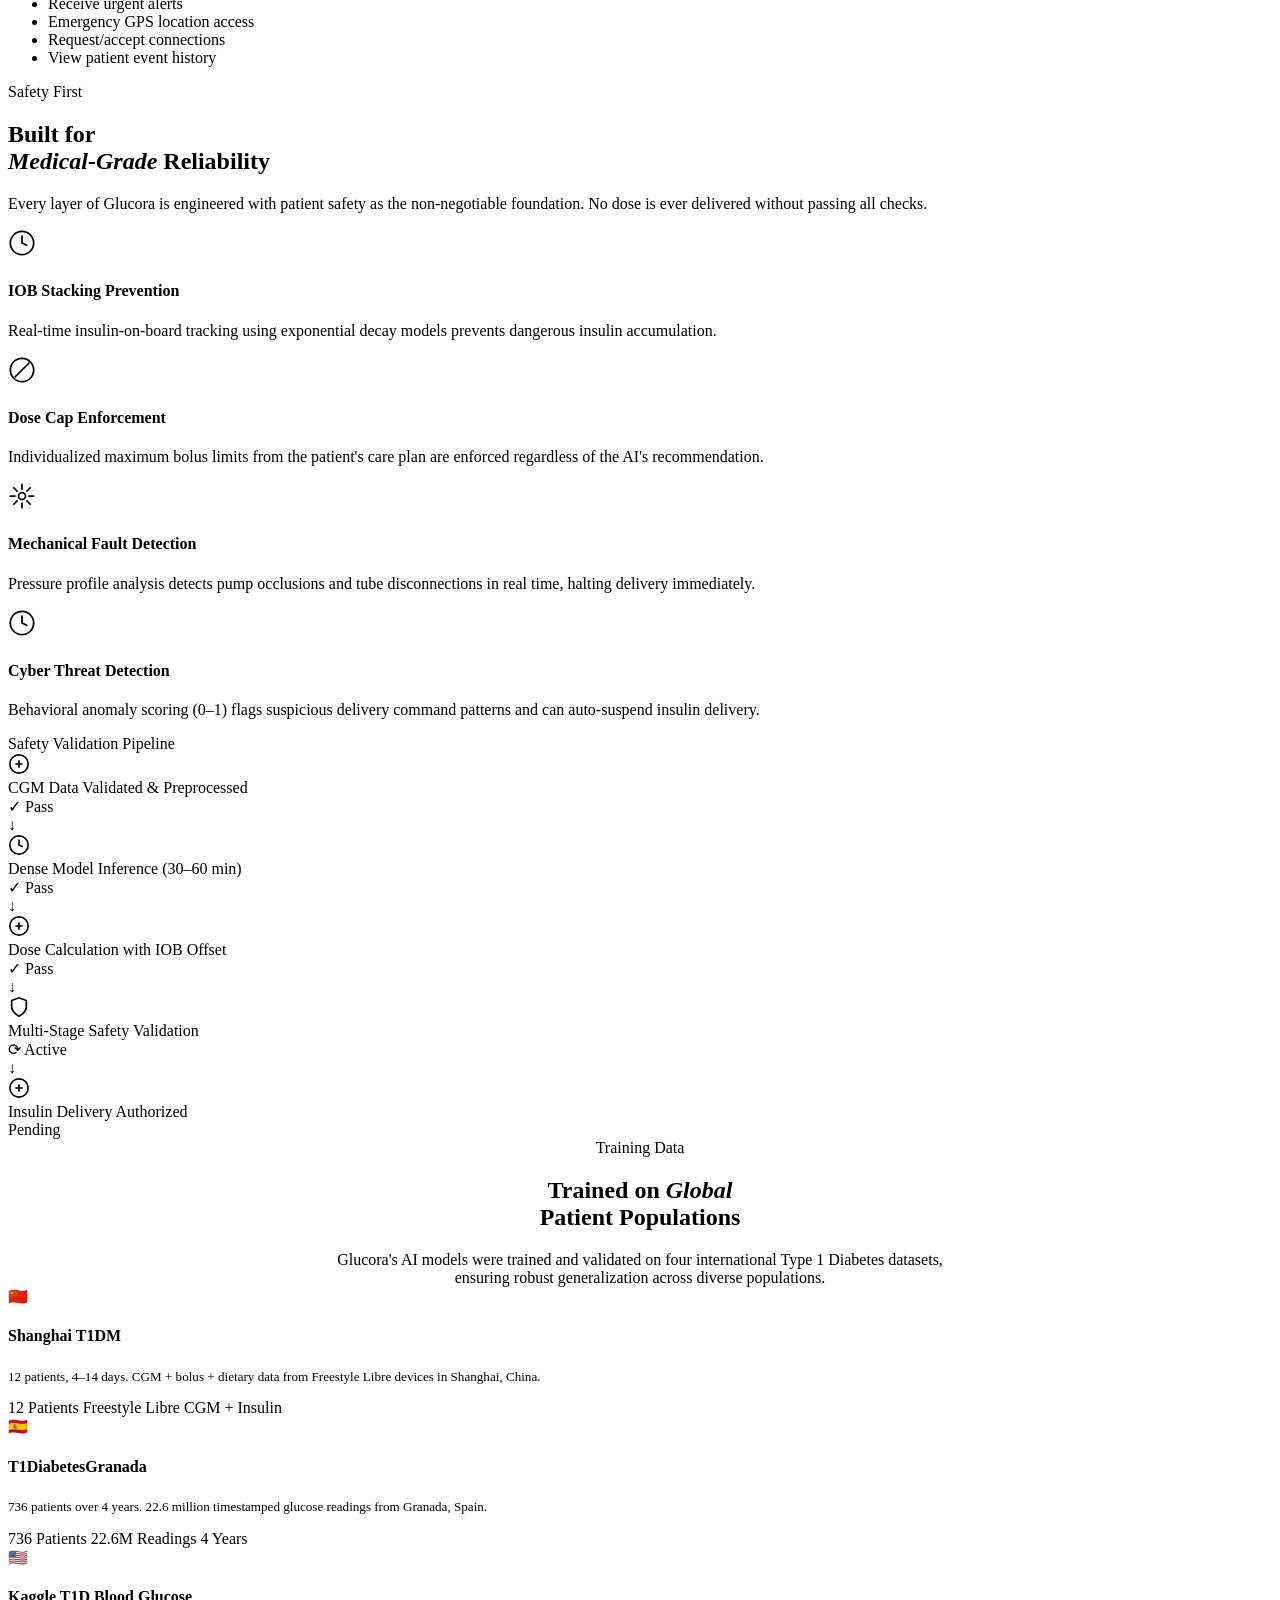
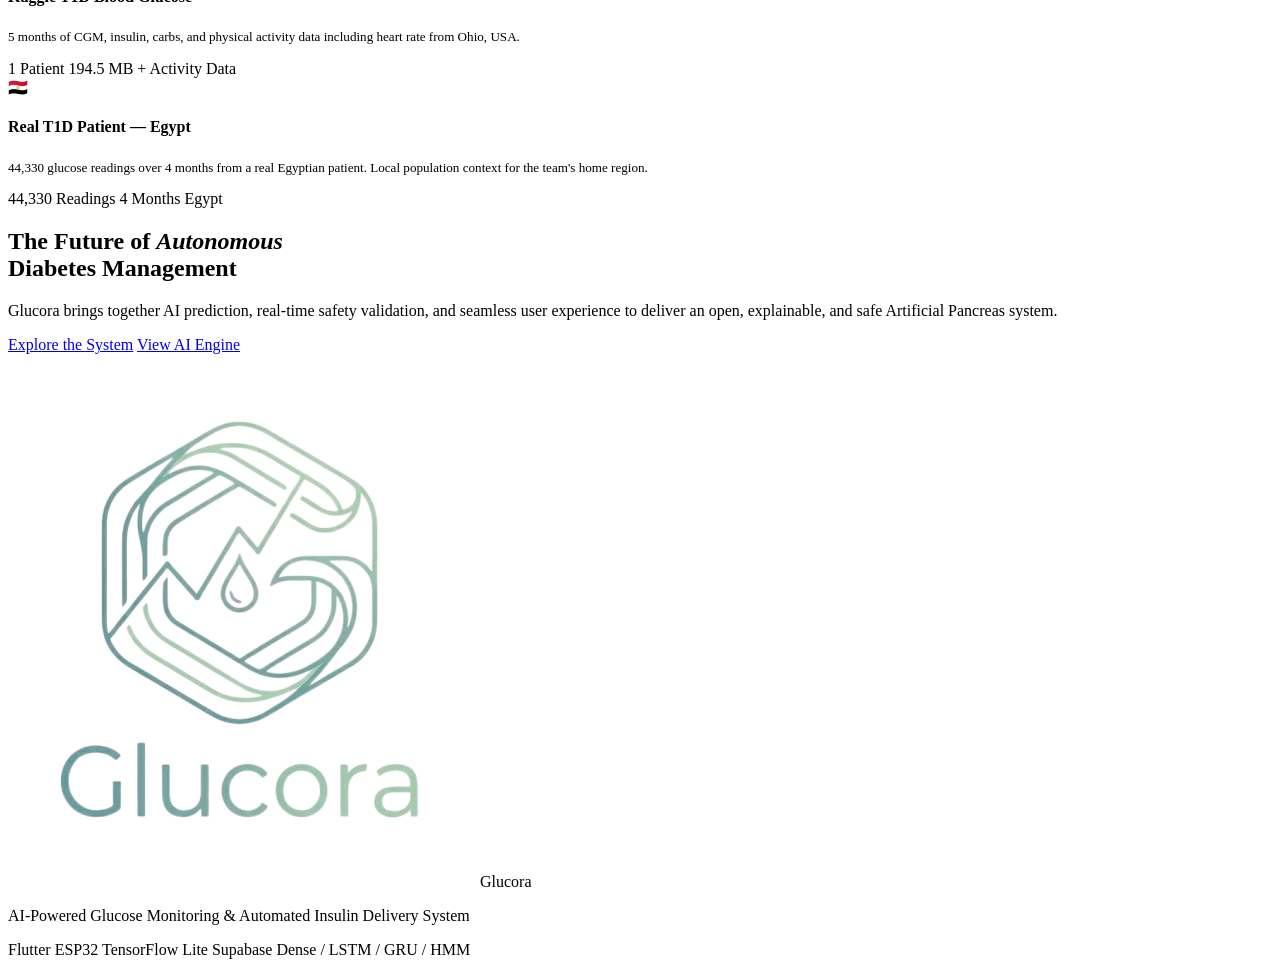
==== commit 37881048: "update the landing page" ====
--- a/index.html
+++ b/index.html
@@ -145,27 +145,37 @@
   </div>
   <div class="arch-visual reveal">
     <div class="arch-card">
-      <div class="arch-icon">📡</div>
+      <div class="arch-icon">
+        <svg width="28" height="28" viewBox="0 0 24 24" fill="none" stroke="currentColor" stroke-width="1.5" stroke-linecap="round" stroke-linejoin="round"><path d="M12 2v4M12 18v4M4.93 4.93l2.83 2.83M16.24 16.24l2.83 2.83M2 12h4M18 12h4M4.93 19.07l2.83-2.83M16.24 7.76l2.83-2.83"/><circle cx="12" cy="12" r="3"/></svg>
+      </div>
       <h4>CGM Sensor</h4>
       <p>FreeStyle Libre-compatible, BLE transmission, 5-min intervals</p>
     </div>
     <div class="arch-card">
-      <div class="arch-icon">⚡</div>
+      <div class="arch-icon">
+        <svg width="28" height="28" viewBox="0 0 24 24" fill="none" stroke="currentColor" stroke-width="1.5" stroke-linecap="round" stroke-linejoin="round"><path d="M13 2L3 14h8l-2 8 10-12h-8l2-8z"/></svg>
+      </div>
       <h4>ESP32 Controller</h4>
       <p>Edge AI inference, safety logic, pump control</p>
     </div>
     <div class="arch-card">
-      <div class="arch-icon">📱</div>
+      <div class="arch-icon">
+        <svg width="28" height="28" viewBox="0 0 24 24" fill="none" stroke="currentColor" stroke-width="1.5" stroke-linecap="round" stroke-linejoin="round"><rect x="4" y="4" width="16" height="16" rx="2" ry="2"/><line x1="9" y1="9" x2="15" y2="15"/><line x1="15" y1="9" x2="9" y2="15"/></svg>
+      </div>
       <h4>Mobile App</h4>
       <p>Flutter, real-time dashboard, AI explainability</p>
     </div>
     <div class="arch-card">
-      <div class="arch-icon">☁️</div>
+      <div class="arch-icon">
+        <svg width="28" height="28" viewBox="0 0 24 24" fill="none" stroke="currentColor" stroke-width="1.5" stroke-linecap="round" stroke-linejoin="round"><circle cx="12" cy="12" r="10"/><line x1="12" y1="2" x2="12" y2="6"/><line x1="12" y1="18" x2="12" y2="22"/><line x1="4.93" y1="4.93" x2="7.76" y2="7.76"/><line x1="16.24" y1="16.24" x2="19.07" y2="19.07"/></svg>
+      </div>
       <h4>Cloud Backend</h4>
       <p>Supabase, secure storage, remote clinician access</p>
     </div>
     <div class="arch-card full">
-      <div class="arch-icon">🧠</div>
+      <div class="arch-icon">
+        <svg width="32" height="32" viewBox="0 0 24 24" fill="none" stroke="currentColor" stroke-width="1.5" stroke-linecap="round" stroke-linejoin="round"><path d="M12 2a10 10 0 1 0 10 10 10 10 0 0 0-10-10z"/><path d="M12 6v6l4 2"/></svg>
+      </div>
       <h4>AI Prediction Engine</h4>
       <p>Dense/LSTM/GRU/HMM models trained on 22.6M readings across 4 international datasets — optimized with TensorFlow Lite for sub-500ms on-device inference</p>
     </div>
@@ -181,47 +191,65 @@
   </div>
   <div class="features-grid reveal">
     <div class="feat-card">
-      <div class="feat-icon">🔮</div>
+      <div class="feat-icon">
+        <svg width="32" height="32" viewBox="0 0 24 24" fill="none" stroke="currentColor" stroke-width="1.5" stroke-linecap="round" stroke-linejoin="round"><path d="M2 12L6 8 10 12 14 8 18 12 22 8"/><path d="M2 16L6 12 10 16 14 12 18 16 22 12"/></svg>
+      </div>
       <h3>Predictive Glucose Forecasting</h3>
       <p>Dense neural network predicts glucose levels 30–60 minutes ahead, giving you time to act before a hypo or hyperglycemic event occurs.</p>
     </div>
     <div class="feat-card">
-      <div class="feat-icon">🛡️</div>
+      <div class="feat-icon">
+        <svg width="32" height="32" viewBox="0 0 24 24" fill="none" stroke="currentColor" stroke-width="1.5" stroke-linecap="round" stroke-linejoin="round"><path d="M12 22s8-4 8-10V5l-8-3-8 3v7c0 6 8 10 8 10z"/></svg>
+      </div>
       <h3>Multi-Layer Safety Validation</h3>
       <p>Every insulin dose is checked against IOB levels, patient care plan limits, and clinical safety thresholds before delivery is authorized.</p>
     </div>
     <div class="feat-card">
-      <div class="feat-icon">💡</div>
+      <div class="feat-icon">
+        <svg width="32" height="32" viewBox="0 0 24 24" fill="none" stroke="currentColor" stroke-width="1.5" stroke-linecap="round" stroke-linejoin="round"><circle cx="12" cy="12" r="10"/><path d="M12 16v-4M12 8h.01"/></svg>
+      </div>
       <h3>AI Explainability</h3>
       <p>Understand why every dosing decision was made. Transparent reasoning helps patients and clinicians build trust in AI recommendations.</p>
     </div>
     <div class="feat-card">
-      <div class="feat-icon">🔔</div>
+      <div class="feat-icon">
+        <svg width="32" height="32" viewBox="0 0 24 24" fill="none" stroke="currentColor" stroke-width="1.5" stroke-linecap="round" stroke-linejoin="round"><polygon points="13 2 3 14 12 14 11 22 21 10 12 10 13 2"/></svg>
+      </div>
       <h3>Smart Alert System</h3>
       <p>Context-aware alerts for hypoglycemia, hyperglycemia, rapid changes, sensor failures, and pump issues — delivered instantly to all stakeholders.</p>
     </div>
     <div class="feat-card">
-      <div class="feat-icon">🦠</div>
+      <div class="feat-icon">
+        <svg width="32" height="32" viewBox="0 0 24 24" fill="none" stroke="currentColor" stroke-width="1.5" stroke-linecap="round" stroke-linejoin="round"><path d="M20 12v6a2 2 0 0 1-2 2H6a2 2 0 0 1-2-2v-6"/><polyline points="12 2 12 8 9 5 12 2 15 5 12 8"/><circle cx="12" cy="20" r="2"/></svg>
+      </div>
       <h3>Anomaly & Cyber Detection</h3>
       <p>Real-time analysis of delivery command patterns to identify cyber-attacks or system anomalies, with automatic suspension if threats are detected.</p>
     </div>
     <div class="feat-card">
-      <div class="feat-icon">📊</div>
+      <div class="feat-icon">
+        <svg width="32" height="32" viewBox="0 0 24 24" fill="none" stroke="currentColor" stroke-width="1.5" stroke-linecap="round" stroke-linejoin="round"><line x1="18" y1="20" x2="18" y2="10"/><line x1="12" y1="20" x2="12" y2="4"/><line x1="6" y1="20" x2="6" y2="14"/><rect x="2" y="2" width="20" height="20" rx="2" ry="2"/></svg>
+      </div>
       <h3>Health Reports & Trends</h3>
       <p>Weekly and monthly reports with Time-in-Range, average glucose, estimated HbA1c, and dose history — exportable for clinical review.</p>
     </div>
     <div class="feat-card">
-      <div class="feat-icon">🍎</div>
+      <div class="feat-icon">
+        <svg width="32" height="32" viewBox="0 0 24 24" fill="none" stroke="currentColor" stroke-width="1.5" stroke-linecap="round" stroke-linejoin="round"><path d="M2 12h20M12 2v20M20 12a8 8 0 0 1-8 8m8-8a8 8 0 0 0-16 0"/><path d="M4 16h16M4 8h16"/></svg>
+      </div>
       <h3>Food & Medication Logging</h3>
       <p>Track meals with macro breakdown, set medication reminders, and give the AI context to improve prediction accuracy for your lifestyle.</p>
     </div>
     <div class="feat-card">
-      <div class="feat-icon">📍</div>
+      <div class="feat-icon">
+        <svg width="32" height="32" viewBox="0 0 24 24" fill="none" stroke="currentColor" stroke-width="1.5" stroke-linecap="round" stroke-linejoin="round"><path d="M21 10c0 7-9 13-9 13s-9-6-9-13a9 9 0 0 1 18 0z"/><circle cx="12" cy="10" r="3"/></svg>
+      </div>
       <h3>Guardian Location Sharing</h3>
       <p>Guardians and caretakers can monitor patient glucose levels in real time, and optionally access GPS location during emergencies.</p>
     </div>
     <div class="feat-card">
-      <div class="feat-icon">🔒</div>
+      <div class="feat-icon">
+        <svg width="32" height="32" viewBox="0 0 24 24" fill="none" stroke="currentColor" stroke-width="1.5" stroke-linecap="round" stroke-linejoin="round"><rect x="3" y="11" width="18" height="11" rx="2" ry="2"/><path d="M7 11V7a5 5 0 0 1 10 0v4"/></svg>
+      </div>
       <h3>Secure Cloud Sync</h3>
       <p>All data is encrypted end-to-end using HTTPS/TLS and stored in a HIPAA-aligned Supabase backend with row-level security per user role.</p>
     </div>
@@ -287,7 +315,9 @@
   </div>
   <div class="users-grid reveal">
     <div class="user-card patient">
-      <div class="user-avatar">🧑‍⚕️</div>
+      <div class="user-avatar">
+        <svg width="48" height="48" viewBox="0 0 24 24" fill="none" stroke="currentColor" stroke-width="1.2" stroke-linecap="round" stroke-linejoin="round"><circle cx="12" cy="8" r="4"/><path d="M12 14c-4.42 0-8 2.69-8 6h16c0-3.31-3.58-6-8-6z"/><path d="M12 2c2.21 0 4 1.79 4 4s-1.79 4-4 4-4-1.79-4-4 1.79-4 4-4z"/></svg>
+      </div>
       <h3>Patient</h3>
       <ul class="user-features">
         <li>Real-time glucose dashboard</li>
@@ -298,7 +328,9 @@
       </ul>
     </div>
     <div class="user-card doctor">
-      <div class="user-avatar">👨‍⚕️</div>
+      <div class="user-avatar">
+        <svg width="48" height="48" viewBox="0 0 24 24" fill="none" stroke="currentColor" stroke-width="1.2" stroke-linecap="round" stroke-linejoin="round"><rect x="8" y="3" width="8" height="10" rx="1"/><path d="M12 13v5M10 18h4"/><path d="M4 8h2"/><path d="M18 8h2"/><path d="M8 11h8"/><path d="M20 16a4 4 0 0 1-4 4H8a4 4 0 0 1-4-4v-5h16v5z"/></svg>
+      </div>
       <h3>Clinician</h3>
       <ul class="user-features">
         <li>Remote patient monitoring</li>
@@ -309,7 +341,9 @@
       </ul>
     </div>
     <div class="user-card guardian">
-      <div class="user-avatar">👪</div>
+      <div class="user-avatar">
+        <svg width="48" height="48" viewBox="0 0 24 24" fill="none" stroke="currentColor" stroke-width="1.2" stroke-linecap="round" stroke-linejoin="round"><path d="M12 2a7 7 0 0 0-7 7c0 3.5 2 6 5 7.5V22h4v-5.5c3-1.5 5-4 5-7.5a7 7 0 0 0-7-7z"/><circle cx="12" cy="9" r="2"/></svg>
+      </div>
       <h3>Guardian</h3>
       <ul class="user-features">
         <li>Monitor glucose & IOB levels</li>
@@ -330,28 +364,36 @@
     <p class="section-sub">Every layer of Glucora is engineered with patient safety as the non-negotiable foundation. No dose is ever delivered without passing all checks.</p>
     <div class="safety-items">
       <div class="safety-item">
-        <div class="safety-icon">⚖️</div>
+        <div class="safety-icon">
+          <svg width="28" height="28" viewBox="0 0 24 24" fill="none" stroke="currentColor" stroke-width="1.5" stroke-linecap="round" stroke-linejoin="round"><circle cx="12" cy="12" r="10"/><path d="M12 6v6l4 2"/></svg>
+        </div>
         <div>
           <h4>IOB Stacking Prevention</h4>
           <p>Real-time insulin-on-board tracking using exponential decay models prevents dangerous insulin accumulation.</p>
         </div>
       </div>
       <div class="safety-item">
-        <div class="safety-icon">🚫</div>
+        <div class="safety-icon">
+          <svg width="28" height="28" viewBox="0 0 24 24" fill="none" stroke="currentColor" stroke-width="1.5" stroke-linecap="round" stroke-linejoin="round"><circle cx="12" cy="12" r="10"/><line x1="18" y1="6" x2="6" y2="18"/></svg>
+        </div>
         <div>
           <h4>Dose Cap Enforcement</h4>
           <p>Individualized maximum bolus limits from the patient's care plan are enforced regardless of the AI's recommendation.</p>
         </div>
       </div>
       <div class="safety-item">
-        <div class="safety-icon">🔍</div>
+        <div class="safety-icon">
+          <svg width="28" height="28" viewBox="0 0 24 24" fill="none" stroke="currentColor" stroke-width="1.5" stroke-linecap="round" stroke-linejoin="round"><path d="M12 2v4M12 18v4M4.93 4.93l2.83 2.83M16.24 16.24l2.83 2.83M2 12h4M18 12h4M4.93 19.07l2.83-2.83M16.24 7.76l2.83-2.83"/><circle cx="12" cy="12" r="3"/></svg>
+        </div>
         <div>
           <h4>Mechanical Fault Detection</h4>
           <p>Pressure profile analysis detects pump occlusions and tube disconnections in real time, halting delivery immediately.</p>
         </div>
       </div>
       <div class="safety-item">
-        <div class="safety-icon">🔐</div>
+        <div class="safety-icon">
+          <svg width="28" height="28" viewBox="0 0 24 24" fill="none" stroke="currentColor" stroke-width="1.5" stroke-linecap="round" stroke-linejoin="round"><path d="M12 2a10 10 0 1 0 10 10 10 10 0 0 0-10-10z"/><path d="M12 6v6l4 2"/></svg>
+        </div>
         <div>
           <h4>Cyber Threat Detection</h4>
           <p>Behavioral anomaly scoring (0–1) flags suspicious delivery command patterns and can auto-suspend insulin delivery.</p>
@@ -363,31 +405,41 @@
     <div class="sv-title">Safety Validation Pipeline</div>
     <div class="sv-pipeline">
       <div class="sv-step pass">
-        <div class="sv-step-icon">📡</div>
+        <div class="sv-step-icon">
+          <svg width="22" height="22" viewBox="0 0 24 24" fill="none" stroke="currentColor" stroke-width="1.8"><circle cx="12" cy="12" r="10"/><path d="M12 8v8M8 12h8"/></svg>
+        </div>
         CGM Data Validated &amp; Preprocessed
         <div class="sv-step-status">✓ Pass</div>
       </div>
       <div class="sv-arrow">↓</div>
       <div class="sv-step pass">
-        <div class="sv-step-icon">🧠</div>
+        <div class="sv-step-icon">
+          <svg width="22" height="22" viewBox="0 0 24 24" fill="none" stroke="currentColor" stroke-width="1.8"><circle cx="12" cy="12" r="10"/><path d="M12 6v6l4 2"/></svg>
+        </div>
         Dense Model Inference (30–60 min)
         <div class="sv-step-status">✓ Pass</div>
       </div>
       <div class="sv-arrow">↓</div>
       <div class="sv-step pass">
-        <div class="sv-step-icon">🔢</div>
+        <div class="sv-step-icon">
+          <svg width="22" height="22" viewBox="0 0 24 24" fill="none" stroke="currentColor" stroke-width="1.8"><circle cx="12" cy="12" r="10"/><path d="M12 8v8M8 12h8"/></svg>
+        </div>
         Dose Calculation with IOB Offset
         <div class="sv-step-status">✓ Pass</div>
       </div>
       <div class="sv-arrow">↓</div>
       <div class="sv-step active">
-        <div class="sv-step-icon">🛡️</div>
+        <div class="sv-step-icon">
+          <svg width="22" height="22" viewBox="0 0 24 24" fill="none" stroke="currentColor" stroke-width="1.8"><path d="M12 22s8-4 8-10V5l-8-3-8 3v7c0 6 8 10 8 10z"/></svg>
+        </div>
         Multi-Stage Safety Validation
         <div class="sv-step-status">⟳ Active</div>
       </div>
       <div class="sv-arrow">↓</div>
       <div class="sv-step">
-        <div class="sv-step-icon">💉</div>
+        <div class="sv-step-icon">
+          <svg width="22" height="22" viewBox="0 0 24 24" fill="none" stroke="currentColor" stroke-width="1.8"><circle cx="12" cy="12" r="10"/><path d="M12 8v8M8 12h8"/></svg>
+        </div>
         Insulin Delivery Authorized
         <div class="sv-step-status" style="color:var(--text-soft)">Pending</div>
       </div>
@@ -459,7 +511,7 @@
 <!-- FOOTER -->
 <footer>
   <div class="footer-logo">
-    <img src="https://upload.wikimedia.org/wikipedia/commons/thumb/1/1b/Circle-icons-medical.svg/240px-Circle-icons-medical.svg.png" alt="Glucora">
+    <img src="Glucora_logo.png" alt="Glucora">
     <span>Glucora</span>
   </div>
   <p>AI-Powered Glucose Monitoring & Automated Insulin Delivery System</p>
@@ -474,4 +526,4 @@
 
 <script src="glucora.js"></script>
 </body>
-</html>
+</html>
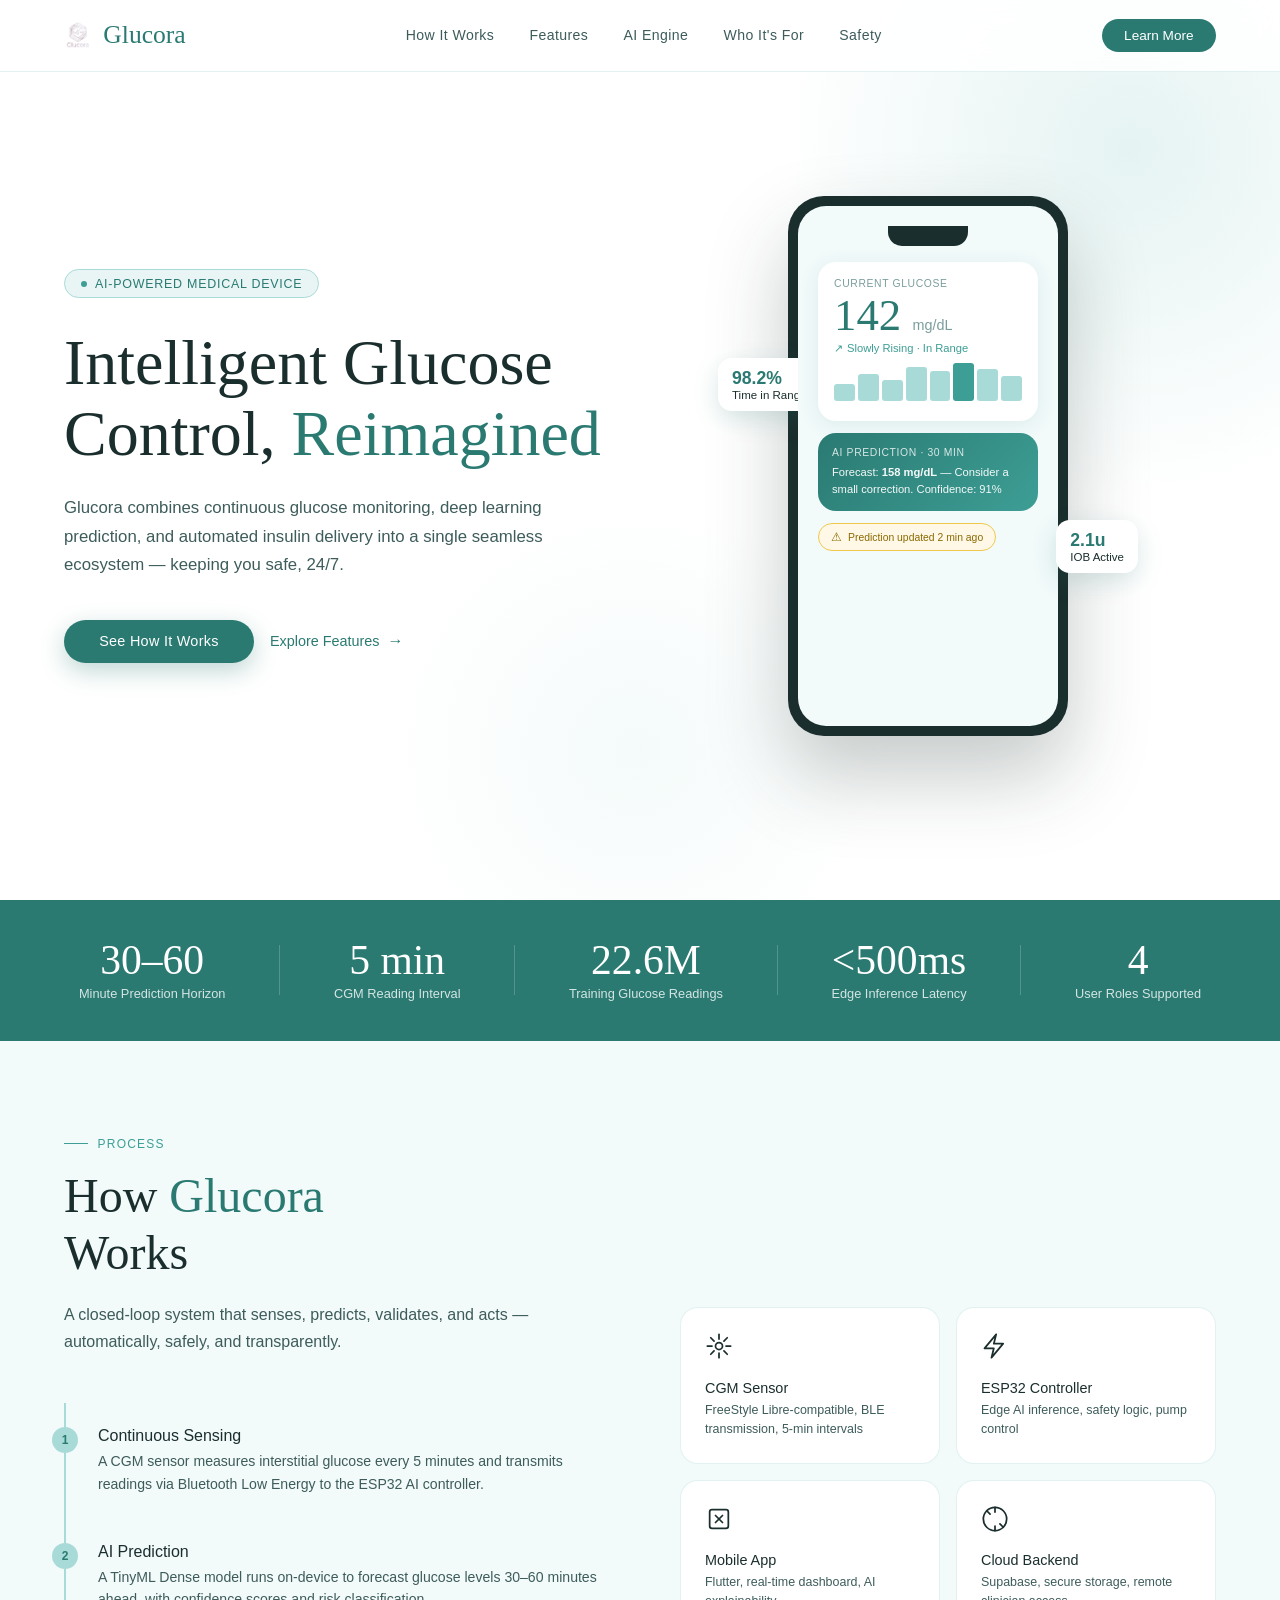
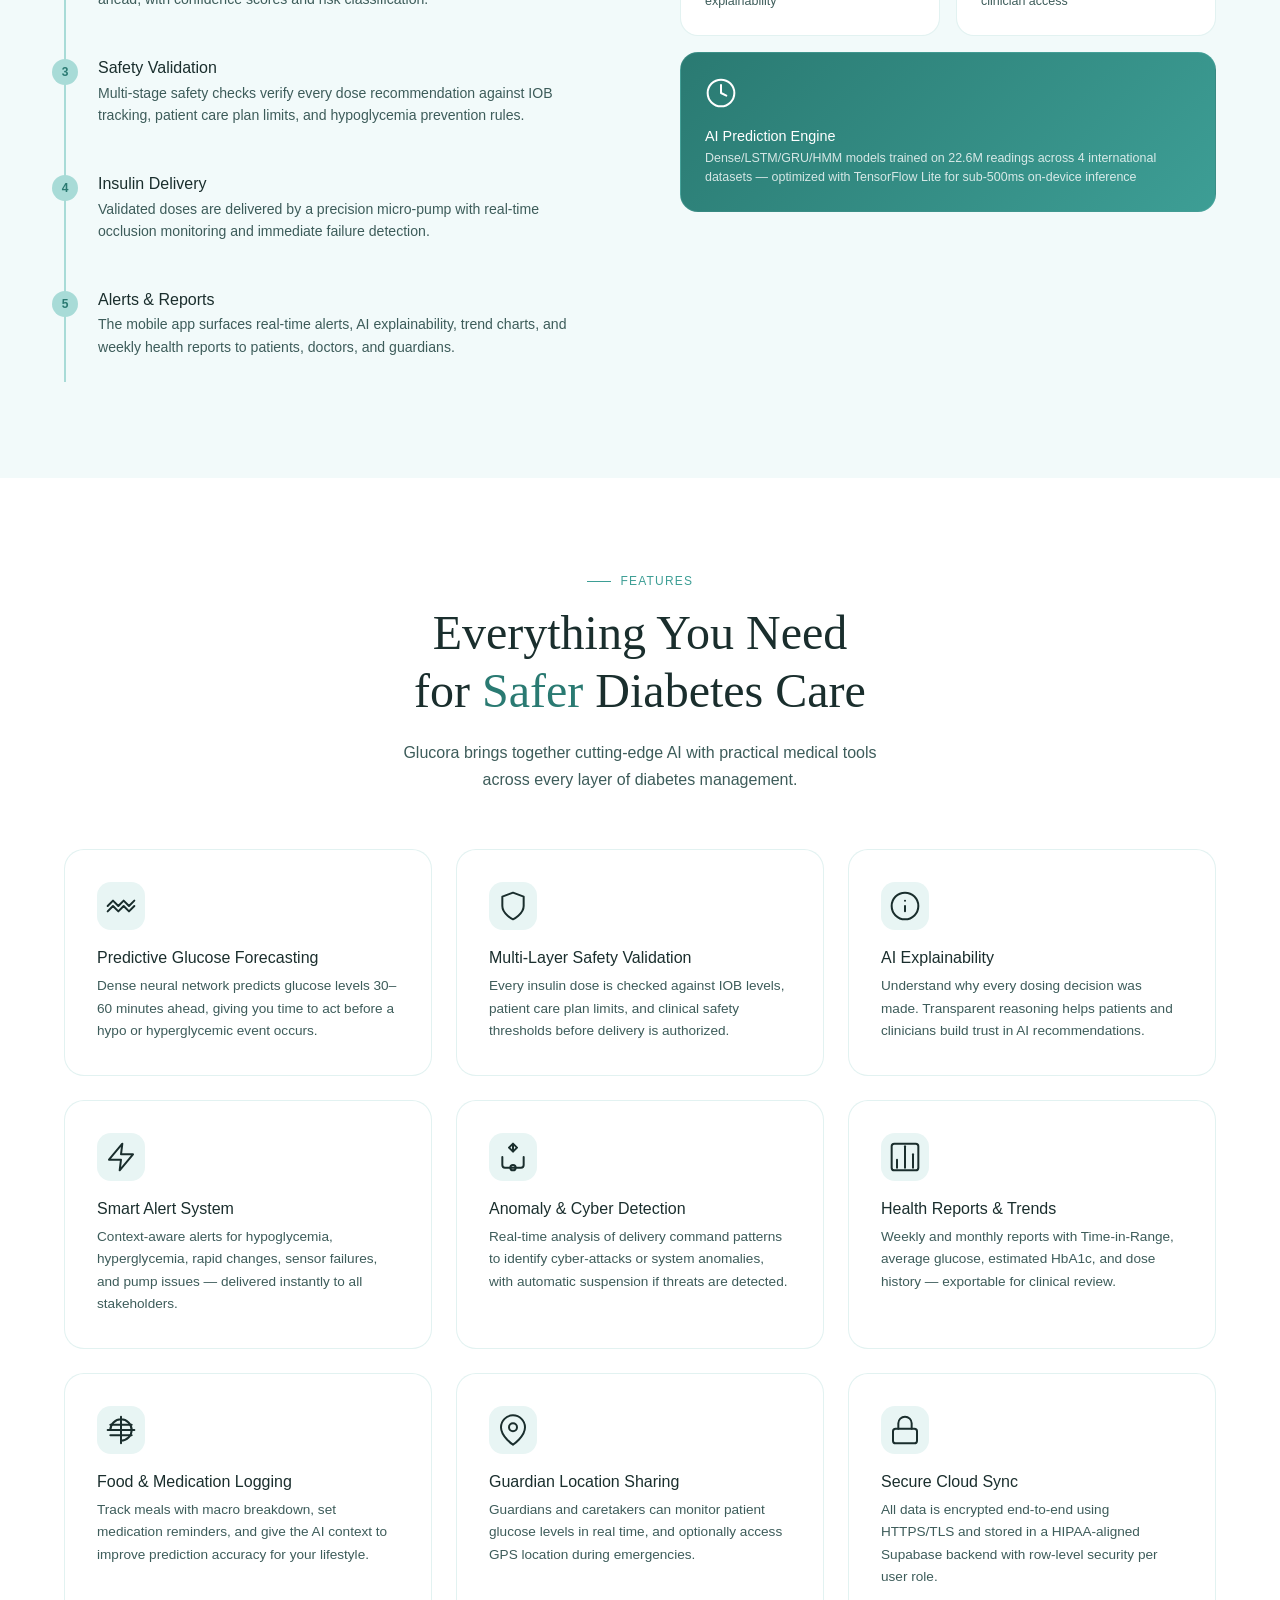
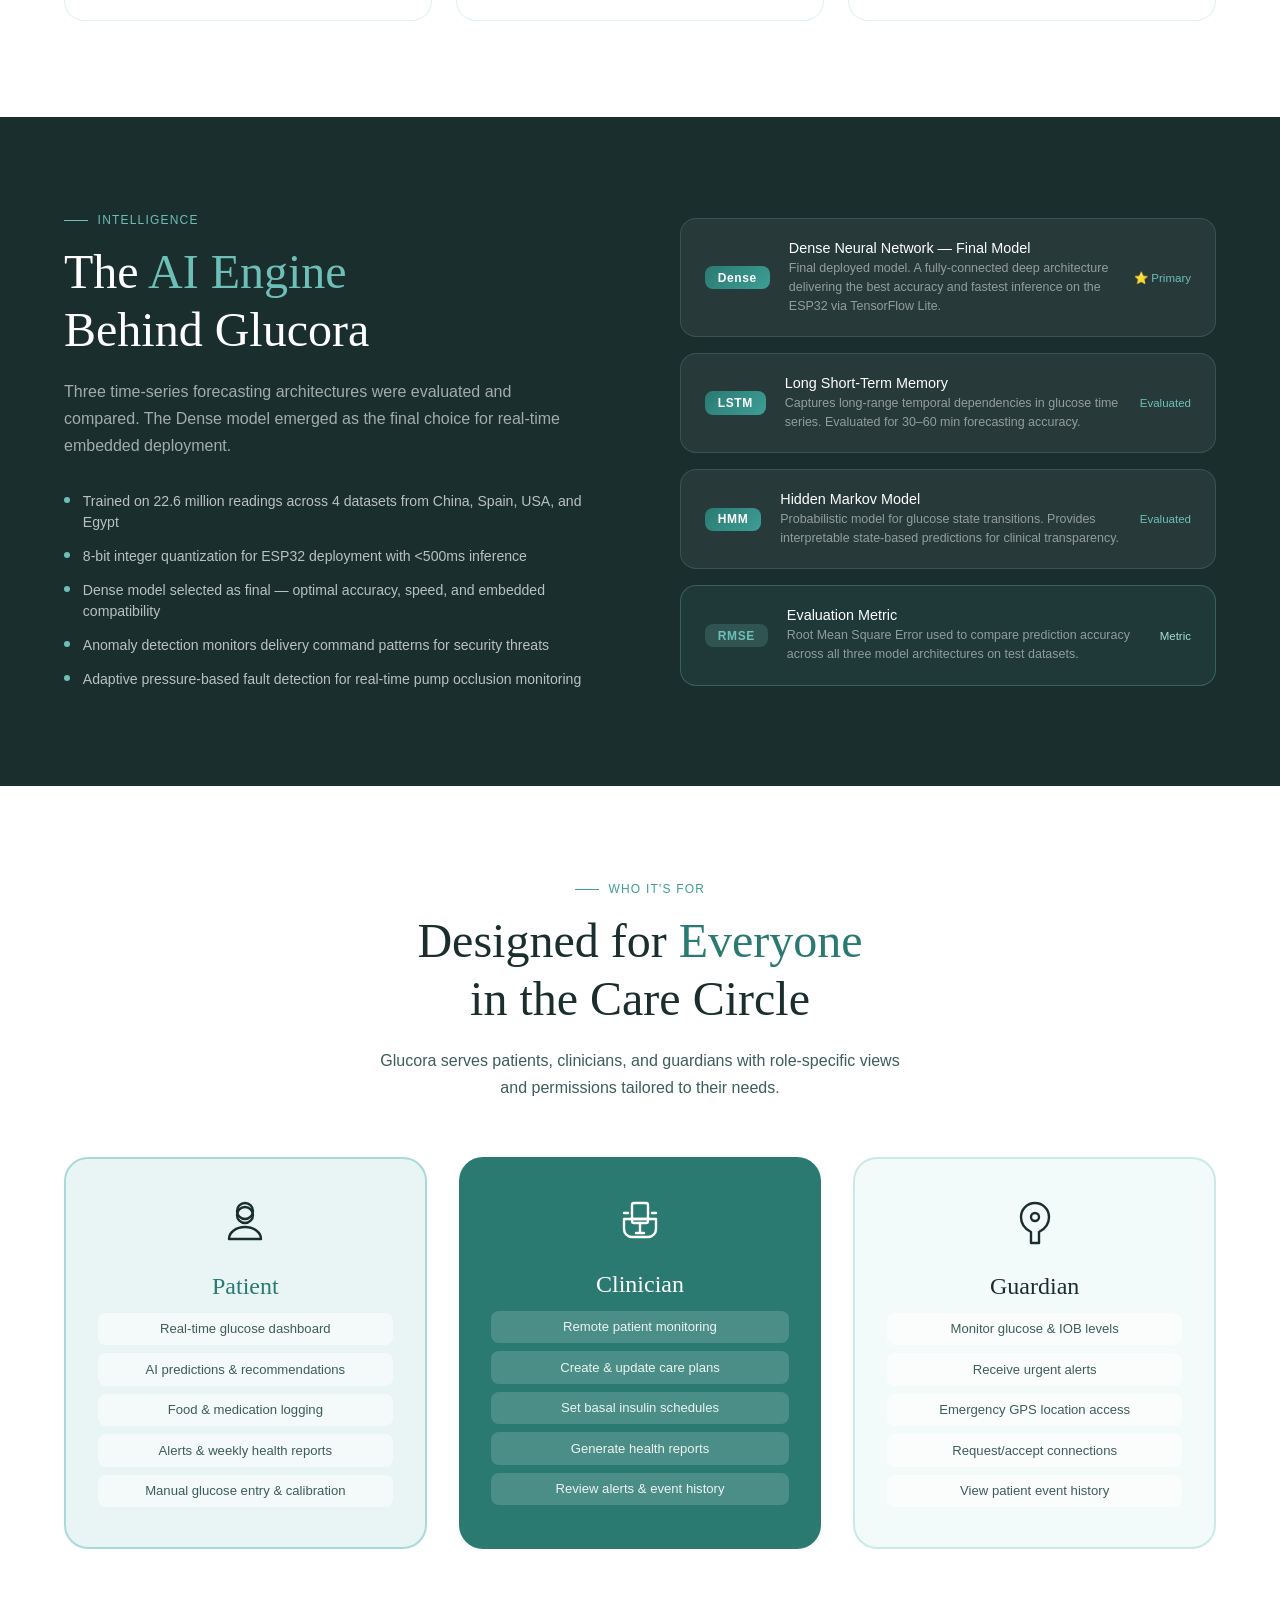
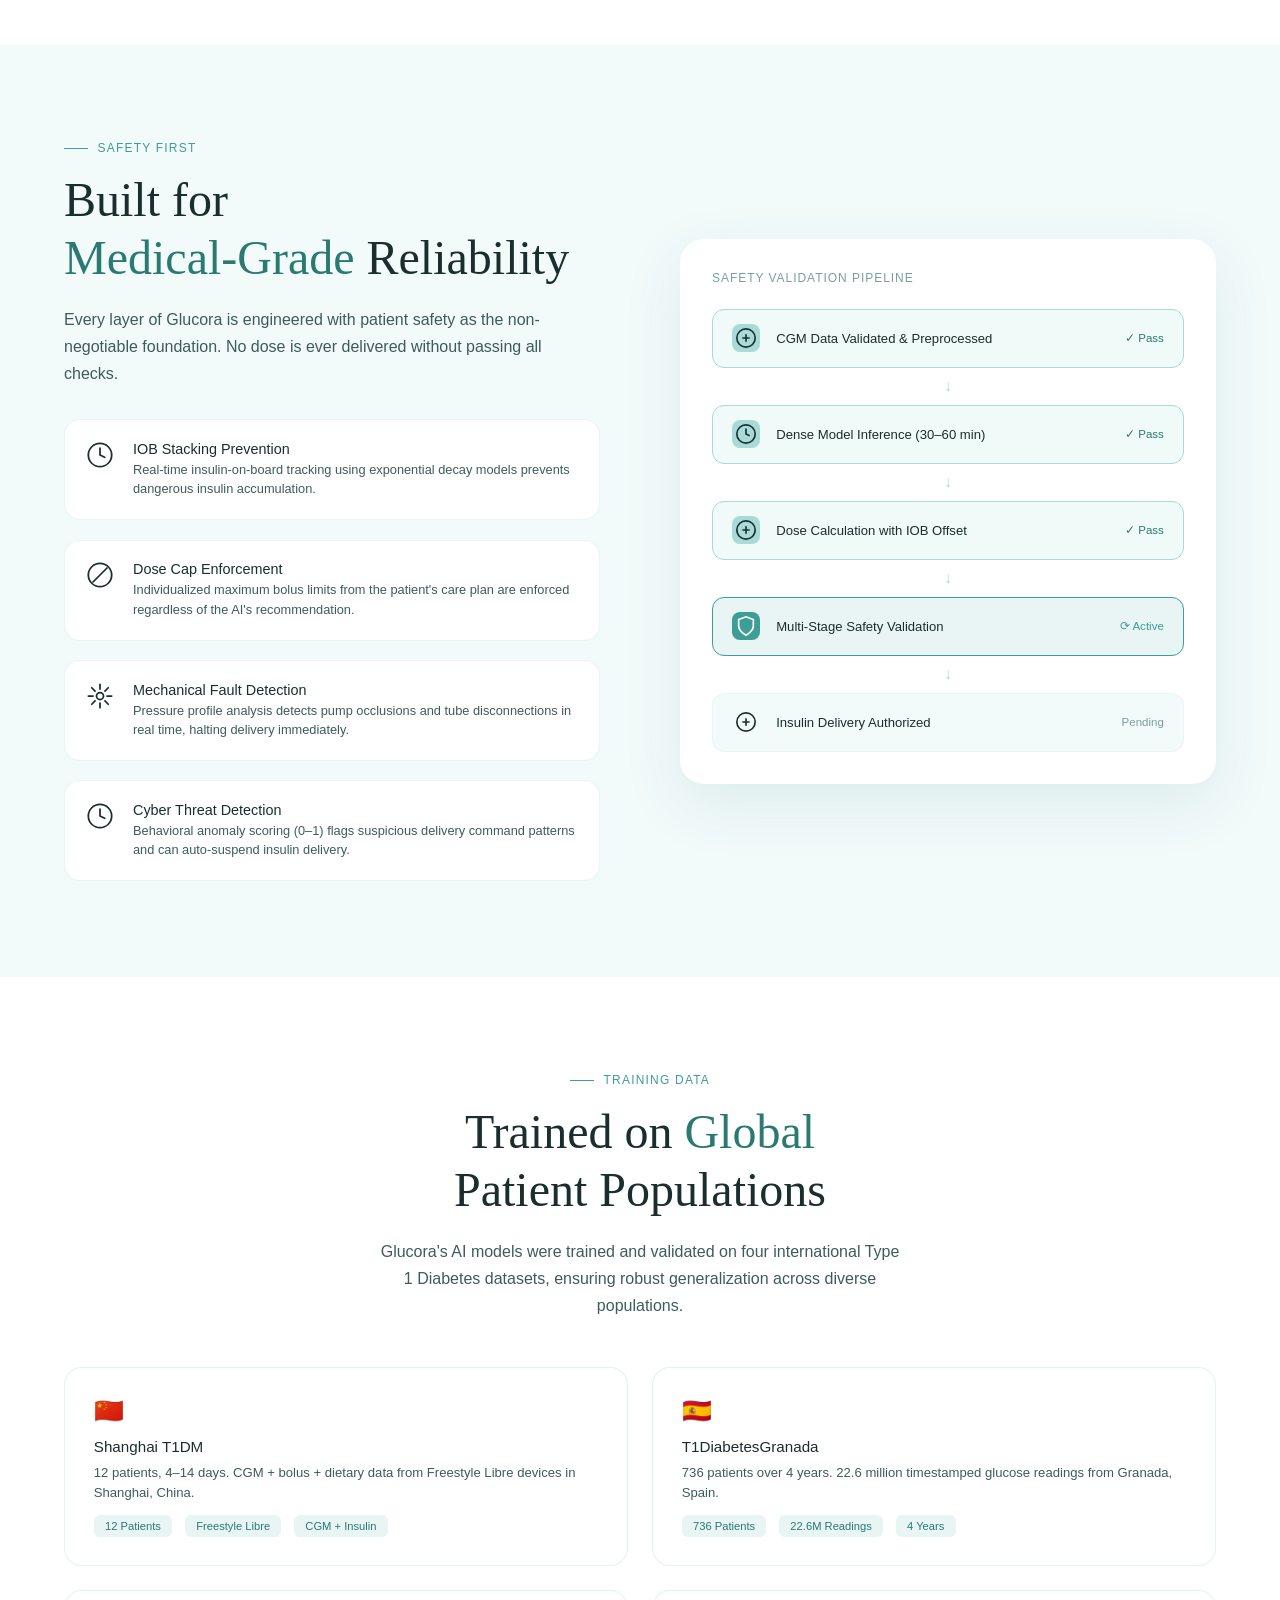
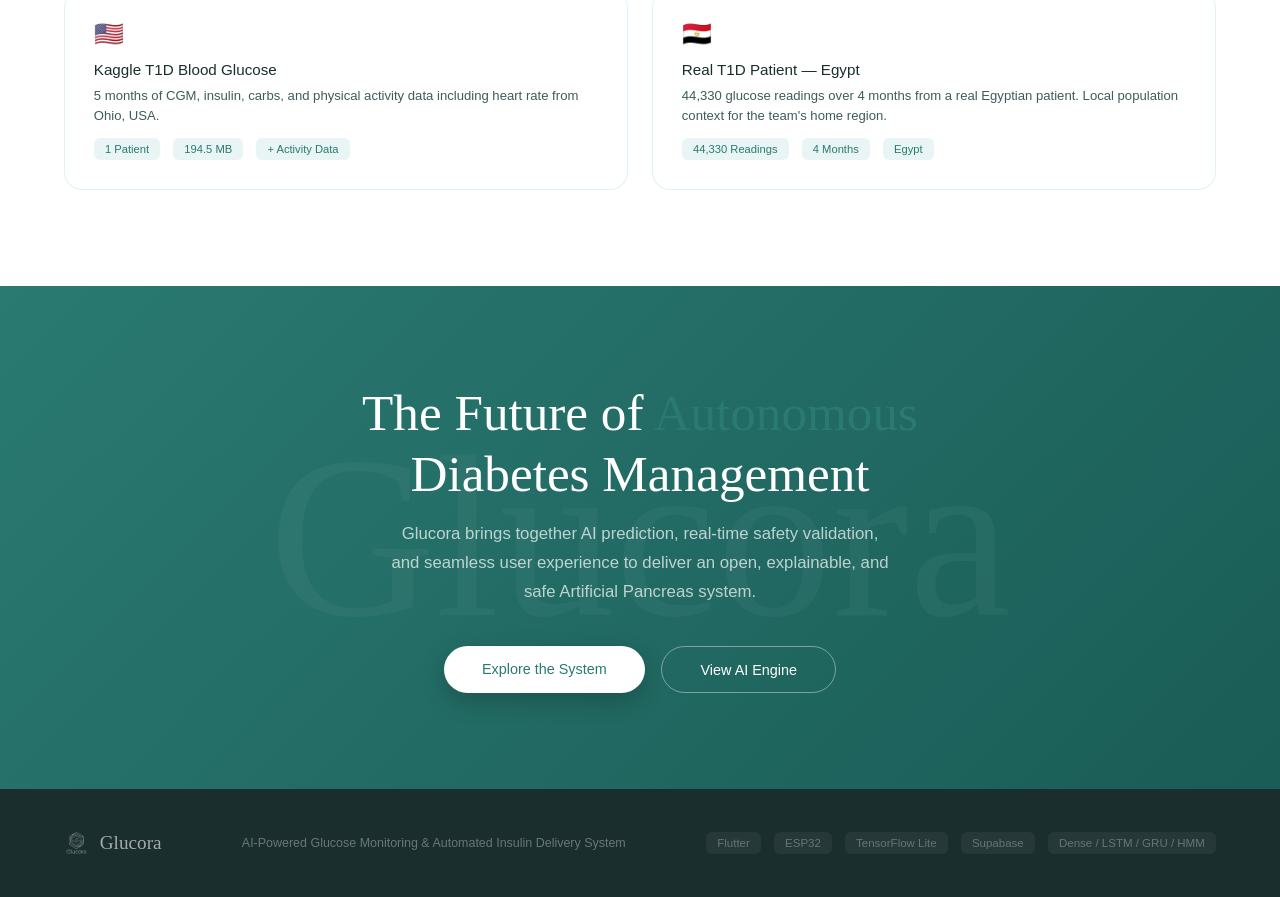
==== commit e606cdad: "Update index.html" ====
--- a/index.html
+++ b/index.html
@@ -5,7 +5,7 @@
 <meta name="viewport" content="width=device-width, initial-scale=1.0">
 <title>Glucora — AI-Powered Glucose Monitoring</title>
 <link href="https://fonts.googleapis.com/css2?family=Cormorant+Garamond:wght@300;400;500;600&family=DM+Sans:wght@300;400;500&display=swap" rel="stylesheet">
-<link rel="stylesheet" href="glucora.css">
+<link rel="stylesheet" href="Glucora.css">
 
 </head>
 <body>
--- a/Glucora.css
+++ b/Glucora.css
@@ -0,0 +1,490 @@
+  :root {
+    --teal-deep: #2a7a72;
+    --teal-mid: #3d9e95;
+    --teal-light: #6dbfb8;
+    --teal-pale: #a8dbd7;
+    --teal-wash: #e8f5f4;
+    --teal-mist: #f2fafa;
+    --white: #ffffff;
+    --text-dark: #1a2e2d;
+    --text-mid: #3d5c5a;
+    --text-soft: #7a9e9c;
+  }
+
+  *, *::before, *::after { margin: 0; padding: 0; box-sizing: border-box; }
+
+  html { scroll-behavior: smooth; }
+
+  body {
+    font-family: 'DM Sans', sans-serif;
+    background: var(--white);
+    color: var(--text-dark);
+    overflow-x: hidden;
+  }
+
+  /* NAV */
+  nav {
+    position: fixed; top: 0; left: 0; right: 0; z-index: 100;
+    display: flex; align-items: center; justify-content: space-between;
+    padding: 1.2rem 5vw;
+    background: rgba(255,255,255,0.85);
+    backdrop-filter: blur(12px);
+    border-bottom: 1px solid rgba(109,191,184,0.2);
+  }
+  .nav-logo { display: flex; align-items: center; gap: 0.7rem; }
+  .nav-logo img { height: 36px; }
+  .nav-logo span {
+    font-family: 'Cormorant Garamond', serif;
+    font-size: 1.6rem; font-weight: 500;
+    color: var(--teal-deep);
+  }
+  .nav-links { display: flex; gap: 2.2rem; list-style: none; }
+  .nav-links a {
+    text-decoration: none; font-size: 0.88rem; font-weight: 400;
+    color: var(--text-mid); letter-spacing: 0.03em;
+    transition: color 0.2s;
+  }
+  .nav-links a:hover { color: var(--teal-deep); }
+  .nav-cta {
+    background: var(--teal-deep); color: white;
+    padding: 0.55rem 1.4rem; border-radius: 50px;
+    font-size: 0.85rem; font-weight: 500;
+    text-decoration: none; transition: background 0.2s, transform 0.2s;
+  }
+  .nav-cta:hover { background: var(--teal-mid); transform: translateY(-1px); }
+
+  /* HERO */
+  .hero {
+    min-height: 100vh;
+    display: grid; grid-template-columns: 1fr 1fr;
+    align-items: center;
+    padding: 6rem 5vw 4rem;
+    position: relative; overflow: hidden;
+  }
+  .hero::before {
+    content: '';
+    position: absolute; top: -200px; right: -200px;
+    width: 700px; height: 700px; border-radius: 50%;
+    background: radial-gradient(circle, rgba(109,191,184,0.18) 0%, transparent 70%);
+    pointer-events: none;
+  }
+  .hero::after {
+    content: '';
+    position: absolute; bottom: -100px; left: 30%;
+    width: 500px; height: 500px; border-radius: 50%;
+    background: radial-gradient(circle, rgba(168,219,215,0.12) 0%, transparent 70%);
+    pointer-events: none;
+  }
+  .hero-text { z-index: 2; }
+  .hero-badge {
+    display: inline-flex; align-items: center; gap: 0.5rem;
+    background: var(--teal-wash); border: 1px solid var(--teal-pale);
+    padding: 0.4rem 1rem; border-radius: 50px;
+    font-size: 0.78rem; font-weight: 500; color: var(--teal-deep);
+    letter-spacing: 0.06em; text-transform: uppercase;
+    margin-bottom: 1.8rem;
+    animation: fadeUp 0.8s ease both;
+  }
+  .hero-badge::before {
+    content: ''; width: 6px; height: 6px; border-radius: 50%;
+    background: var(--teal-mid); animation: pulse 2s infinite;
+  }
+  @keyframes pulse { 0%,100%{opacity:1} 50%{opacity:0.3} }
+
+  h1 {
+    font-family: 'Cormorant Garamond', serif;
+    font-size: clamp(2.8rem, 5vw, 4.2rem);
+    font-weight: 300; line-height: 1.12;
+    color: var(--text-dark); margin-bottom: 1.5rem;
+    animation: fadeUp 0.8s 0.1s ease both;
+  }
+  h1 em { font-style: normal; color: var(--teal-deep); }
+  .hero-sub {
+    font-size: 1.05rem; font-weight: 300;
+    color: var(--text-mid); line-height: 1.7;
+    max-width: 480px; margin-bottom: 2.5rem;
+    animation: fadeUp 0.8s 0.2s ease both;
+  }
+  .hero-actions {
+    display: flex; gap: 1rem; align-items: center;
+    animation: fadeUp 0.8s 0.3s ease both;
+  }
+  .btn-primary {
+    background: var(--teal-deep); color: white;
+    padding: 0.85rem 2.2rem; border-radius: 50px;
+    font-size: 0.9rem; font-weight: 500;
+    text-decoration: none; letter-spacing: 0.02em;
+    transition: all 0.25s; box-shadow: 0 8px 24px rgba(42,122,114,0.3);
+  }
+  .btn-primary:hover { background: var(--teal-mid); transform: translateY(-2px); box-shadow: 0 12px 32px rgba(42,122,114,0.4); }
+  .btn-ghost {
+    color: var(--teal-deep); font-size: 0.9rem; font-weight: 500;
+    text-decoration: none; display: flex; align-items: center; gap: 0.5rem;
+    transition: gap 0.2s;
+  }
+  .btn-ghost:hover { gap: 0.8rem; }
+  .btn-ghost::after { content: '→'; font-size: 1rem; }
+
+  /* HERO VISUAL */
+  .hero-visual {
+    z-index: 2; display: flex; justify-content: center; align-items: center;
+    animation: fadeUp 0.8s 0.2s ease both;
+  }
+  .device-mockup {
+    position: relative; width: 280px;
+  }
+  .phone-frame {
+    background: var(--text-dark); border-radius: 36px;
+    padding: 10px; box-shadow: 0 40px 80px rgba(26,46,45,0.25);
+  }
+  .phone-screen {
+    background: var(--teal-mist); border-radius: 28px;
+    padding: 20px; min-height: 520px; position: relative; overflow: hidden;
+  }
+  .phone-notch {
+    width: 80px; height: 20px; background: var(--text-dark);
+    border-radius: 0 0 14px 14px; margin: 0 auto 16px;
+  }
+  .glucose-card {
+    background: white; border-radius: 18px; padding: 16px;
+    box-shadow: 0 4px 20px rgba(42,122,114,0.1); margin-bottom: 12px;
+  }
+  .glucose-label { font-size: 0.65rem; color: var(--text-soft); font-weight: 500; text-transform: uppercase; letter-spacing: 0.06em; margin-bottom: 4px; }
+  .glucose-value { font-family: 'Cormorant Garamond', serif; font-size: 2.8rem; font-weight: 300; color: var(--teal-deep); line-height: 1; }
+  .glucose-value span { font-size: 0.9rem; color: var(--text-soft); font-family: 'DM Sans', sans-serif; font-weight: 300; }
+  .glucose-trend { display: flex; align-items: center; gap: 4px; margin-top: 4px; font-size: 0.7rem; color: var(--teal-mid); font-weight: 500; }
+  .glucose-trend::before { content: '↗'; }
+
+  .mini-chart {
+    height: 50px; display: flex; align-items: flex-end; gap: 3px; padding: 4px 0;
+  }
+  .bar {
+    flex: 1; background: var(--teal-pale); border-radius: 3px;
+    animation: barGrow 1s ease both;
+  }
+  .bar:nth-child(1){ height: 40%; animation-delay: 0.1s; }
+  .bar:nth-child(2){ height: 65%; animation-delay: 0.15s; }
+  .bar:nth-child(3){ height: 50%; animation-delay: 0.2s; }
+  .bar:nth-child(4){ height: 80%; animation-delay: 0.25s; }
+  .bar:nth-child(5){ height: 70%; animation-delay: 0.3s; }
+  .bar:nth-child(6){ height: 90%; animation-delay: 0.35s; background: var(--teal-mid); }
+  .bar:nth-child(7){ height: 75%; animation-delay: 0.4s; }
+  .bar:nth-child(8){ height: 60%; animation-delay: 0.45s; }
+  @keyframes barGrow { from{transform:scaleY(0);transform-origin:bottom} to{transform:scaleY(1)} }
+
+  .ai-card {
+    background: linear-gradient(135deg, var(--teal-deep), var(--teal-mid));
+    border-radius: 18px; padding: 14px; color: white; margin-bottom: 12px;
+  }
+  .ai-card-title { font-size: 0.65rem; font-weight: 500; text-transform: uppercase; letter-spacing: 0.06em; opacity: 0.8; margin-bottom: 6px; }
+  .ai-card-text { font-size: 0.7rem; line-height: 1.5; opacity: 0.95; }
+
+  .alert-chip {
+    display: inline-flex; align-items: center; gap: 6px;
+    background: #fff8e7; border: 1px solid #f0c94a; border-radius: 50px;
+    padding: 6px 12px; font-size: 0.65rem; color: #8a6a00; font-weight: 500;
+  }
+  .alert-chip::before { content: '⚠'; font-size: 0.75rem; }
+
+  /* floating badges */
+  .float-badge {
+    position: absolute; background: white;
+    border-radius: 14px; padding: 10px 14px;
+    box-shadow: 0 8px 24px rgba(42,122,114,0.18);
+    font-size: 0.72rem; font-weight: 500; color: var(--text-dark);
+    white-space: nowrap;
+  }
+  .float-badge .fb-val { font-size: 1.1rem; color: var(--teal-deep); font-weight: 600; display: block; }
+  .float-badge.left { left: -70px; top: 30%; }
+  .float-badge.right { right: -70px; top: 60%; }
+
+  /* STATS */
+  .stats-bar {
+    background: var(--teal-deep);
+    padding: 2.5rem 5vw;
+    display: flex; justify-content: space-around; align-items: center;
+    flex-wrap: wrap; gap: 1.5rem;
+  }
+  .stat-item { text-align: center; color: white; }
+  .stat-number {
+    font-family: 'Cormorant Garamond', serif;
+    font-size: 2.6rem; font-weight: 300; display: block; line-height: 1;
+  }
+  .stat-label { font-size: 0.8rem; font-weight: 300; opacity: 0.8; margin-top: 4px; }
+  .stat-divider { width: 1px; height: 50px; background: rgba(255,255,255,0.2); }
+
+  /* SECTION */
+  section { padding: 6rem 5vw; }
+  .section-tag {
+    font-size: 0.75rem; font-weight: 500; text-transform: uppercase; letter-spacing: 0.1em;
+    color: var(--teal-mid); margin-bottom: 1rem;
+    display: flex; align-items: center; gap: 0.6rem;
+  }
+  .section-tag::before { content:''; width:24px; height:1px; background: var(--teal-mid); }
+  h2 {
+    font-family: 'Cormorant Garamond', serif;
+    font-size: clamp(2rem, 4vw, 3rem); font-weight: 300; line-height: 1.2;
+    color: var(--text-dark); margin-bottom: 1.2rem;
+  }
+  h2 em { font-style: normal; color: var(--teal-deep); }
+  .section-sub { font-size: 1rem; color: var(--text-mid); line-height: 1.7; max-width: 520px; font-weight: 300; }
+
+  /* HOW IT WORKS */
+  .how {
+    background: var(--teal-mist);
+    display: grid; grid-template-columns: 1fr 1fr; gap: 5rem; align-items: center;
+  }
+  .steps { display: flex; flex-direction: column; gap: 0; margin-top: 3rem; }
+  .step {
+    display: flex; gap: 1.5rem; align-items: flex-start;
+    padding: 1.5rem 0; position: relative;
+    border-left: 2px solid var(--teal-pale);
+    padding-left: 2rem;
+    transition: border-color 0.3s;
+  }
+  .step:hover { border-left-color: var(--teal-mid); }
+  .step-num {
+    position: absolute; left: -14px; top: 1.5rem;
+    width: 26px; height: 26px; border-radius: 50%;
+    background: var(--teal-pale); color: var(--teal-deep);
+    font-size: 0.75rem; font-weight: 600;
+    display: flex; align-items: center; justify-content: center;
+    transition: background 0.3s;
+  }
+  .step:hover .step-num { background: var(--teal-mid); color: white; }
+  .step-content h3 { font-size: 1rem; font-weight: 500; color: var(--text-dark); margin-bottom: 0.3rem; }
+  .step-content p { font-size: 0.88rem; color: var(--text-mid); line-height: 1.6; font-weight: 300; }
+
+  .arch-visual {
+    display: grid; grid-template-columns: 1fr 1fr; gap: 1rem;
+  }
+  .arch-card {
+    background: white; border-radius: 18px; padding: 1.5rem;
+    border: 1px solid rgba(109,191,184,0.2);
+    transition: transform 0.3s, box-shadow 0.3s;
+    position: relative; overflow: hidden;
+  }
+  .arch-card::before {
+    content: ''; position: absolute; inset: 0;
+    background: linear-gradient(135deg, var(--teal-wash), transparent);
+    opacity: 0; transition: opacity 0.3s;
+  }
+  .arch-card:hover { transform: translateY(-4px); box-shadow: 0 16px 40px rgba(42,122,114,0.12); }
+  .arch-card:hover::before { opacity: 1; }
+  .arch-icon { font-size: 1.8rem; margin-bottom: 0.8rem; }
+  .arch-card h4 { font-size: 0.9rem; font-weight: 500; color: var(--text-dark); margin-bottom: 0.3rem; }
+  .arch-card p { font-size: 0.78rem; color: var(--text-mid); line-height: 1.5; font-weight: 300; }
+  .arch-card.full { grid-column: 1/-1; background: linear-gradient(135deg, var(--teal-deep), var(--teal-mid)); color: white; }
+  .arch-card.full h4 { color: white; }
+  .arch-card.full p { color: rgba(255,255,255,0.8); }
+
+  /* FEATURES */
+  .features-grid {
+    display: grid; grid-template-columns: repeat(3, 1fr); gap: 1.5rem;
+    margin-top: 3.5rem;
+  }
+  .feat-card {
+    background: white; border: 1px solid rgba(109,191,184,0.2);
+    border-radius: 20px; padding: 2rem;
+    transition: all 0.3s; position: relative; overflow: hidden;
+  }
+  .feat-card::after {
+    content: ''; position: absolute; bottom: 0; left: 0;
+    height: 3px; width: 0; background: linear-gradient(90deg, var(--teal-deep), var(--teal-light));
+    transition: width 0.4s;
+  }
+  .feat-card:hover { box-shadow: 0 20px 48px rgba(42,122,114,0.1); transform: translateY(-4px); }
+  .feat-card:hover::after { width: 100%; }
+  .feat-icon {
+    width: 48px; height: 48px; border-radius: 14px;
+    background: var(--teal-wash); display: flex; align-items: center; justify-content: center;
+    font-size: 1.4rem; margin-bottom: 1.2rem;
+  }
+  .feat-card h3 { font-size: 1rem; font-weight: 500; color: var(--text-dark); margin-bottom: 0.5rem; }
+  .feat-card p { font-size: 0.85rem; color: var(--text-mid); line-height: 1.65; font-weight: 300; }
+
+  /* AI SECTION */
+  .ai-section {
+    background: var(--text-dark);
+    display: grid; grid-template-columns: 1fr 1fr; gap: 5rem; align-items: center;
+  }
+  .ai-section .section-tag { color: var(--teal-light); }
+  .ai-section .section-tag::before { background: var(--teal-light); }
+  .ai-section h2 { color: white; }
+  .ai-section h2 em { color: var(--teal-light); }
+  .ai-section .section-sub { color: rgba(255,255,255,0.6); }
+
+  .model-cards { display: flex; flex-direction: column; gap: 1rem; }
+  .model-card {
+    background: rgba(255,255,255,0.06); border: 1px solid rgba(109,191,184,0.2);
+    border-radius: 16px; padding: 1.3rem 1.5rem;
+    display: flex; align-items: center; gap: 1.2rem;
+    transition: background 0.3s, transform 0.3s;
+  }
+  .model-card:hover { background: rgba(109,191,184,0.1); transform: translateX(6px); }
+  .model-badge {
+    background: linear-gradient(135deg, var(--teal-deep), var(--teal-mid));
+    color: white; padding: 0.3rem 0.8rem; border-radius: 8px;
+    font-size: 0.75rem; font-weight: 600; letter-spacing: 0.05em; white-space: nowrap;
+  }
+  .model-info h4 { font-size: 0.9rem; font-weight: 500; color: white; margin-bottom: 0.2rem; }
+  .model-info p { font-size: 0.78rem; color: rgba(255,255,255,0.5); line-height: 1.5; font-weight: 300; }
+  .model-perf {
+    margin-left: auto; text-align: right;
+    font-size: 0.72rem; color: var(--teal-light); font-weight: 500; white-space: nowrap;
+  }
+
+  .ai-list { margin-top: 2rem; display: flex; flex-direction: column; gap: 0.8rem; }
+  .ai-list-item {
+    display: flex; align-items: flex-start; gap: 0.8rem;
+    font-size: 0.88rem; color: rgba(255,255,255,0.7); line-height: 1.5; font-weight: 300;
+  }
+  .ai-list-item::before {
+    content: ''; width: 6px; height: 6px; border-radius: 50%;
+    background: var(--teal-light); flex-shrink: 0; margin-top: 6px;
+  }
+
+  /* USERS */
+  .users-grid {
+    display: grid; grid-template-columns: repeat(3, 1fr); gap: 2rem; margin-top: 3.5rem;
+  }
+  .user-card {
+    border-radius: 24px; padding: 2.5rem 2rem; text-align: center;
+    transition: transform 0.3s;
+  }
+  .user-card:hover { transform: translateY(-6px); }
+  .user-card.patient { background: var(--teal-wash); border: 2px solid var(--teal-pale); }
+  .user-card.doctor { background: var(--teal-deep); color: white; }
+  .user-card.guardian { background: var(--teal-mist); border: 2px solid rgba(109,191,184,0.3); }
+  .user-avatar { font-size: 2.8rem; margin-bottom: 1rem; }
+  .user-card h3 { font-family: 'Cormorant Garamond', serif; font-size: 1.5rem; font-weight: 400; margin-bottom: 0.8rem; }
+  .user-card.doctor h3, .user-card.doctor .user-features li { color: white; }
+  .user-card.patient h3 { color: var(--teal-deep); }
+  .user-card.guardian h3 { color: var(--text-dark); }
+  .user-features { list-style: none; display: flex; flex-direction: column; gap: 0.5rem; }
+  .user-features li {
+    font-size: 0.82rem; color: var(--text-mid); font-weight: 300; line-height: 1.5;
+    padding: 0.4rem 0.8rem; border-radius: 8px; background: rgba(255,255,255,0.5);
+  }
+  .user-card.doctor .user-features li { background: rgba(255,255,255,0.15); color: rgba(255,255,255,0.9); }
+  .user-card.guardian .user-features li { background: rgba(255,255,255,0.7); }
+
+  /* SAFETY */
+  .safety {
+    background: var(--teal-mist);
+    display: grid; grid-template-columns: 1fr 1fr; gap: 5rem; align-items: center;
+  }
+  .safety-items { display: flex; flex-direction: column; gap: 1.2rem; margin-top: 2rem; }
+  .safety-item {
+    display: flex; gap: 1.2rem; align-items: flex-start;
+    padding: 1.3rem; background: white; border-radius: 16px;
+    border: 1px solid rgba(109,191,184,0.15);
+    transition: box-shadow 0.3s;
+  }
+  .safety-item:hover { box-shadow: 0 8px 24px rgba(42,122,114,0.1); }
+  .safety-icon { font-size: 1.5rem; flex-shrink: 0; }
+  .safety-item h4 { font-size: 0.9rem; font-weight: 500; color: var(--text-dark); margin-bottom: 0.2rem; }
+  .safety-item p { font-size: 0.8rem; color: var(--text-mid); line-height: 1.5; font-weight: 300; }
+
+  .safety-visual {
+    background: white; border-radius: 24px; padding: 2rem;
+    box-shadow: 0 20px 60px rgba(42,122,114,0.1);
+  }
+  .sv-title { font-size: 0.75rem; font-weight: 500; color: var(--text-soft); text-transform: uppercase; letter-spacing: 0.08em; margin-bottom: 1.5rem; }
+  .sv-pipeline { display: flex; flex-direction: column; gap: 0.6rem; }
+  .sv-step {
+    display: flex; align-items: center; gap: 1rem;
+    padding: 0.9rem 1.2rem; border-radius: 12px;
+    background: var(--teal-mist); border: 1px solid var(--teal-wash);
+    font-size: 0.82rem; color: var(--text-dark); font-weight: 400;
+  }
+  .sv-step-icon { width: 28px; height: 28px; border-radius: 8px; display: flex; align-items: center; justify-content: center; flex-shrink: 0; font-size: 0.9rem; }
+  .sv-step.pass { background: #f0faf8; border-color: var(--teal-pale); }
+  .sv-step.pass .sv-step-icon { background: var(--teal-pale); }
+  .sv-step.active { background: var(--teal-wash); border-color: var(--teal-mid); }
+  .sv-step.active .sv-step-icon { background: var(--teal-mid); color: white; }
+  .sv-step-status { margin-left: auto; font-size: 0.72rem; font-weight: 500; }
+  .sv-step.pass .sv-step-status { color: var(--teal-deep); }
+  .sv-step.active .sv-step-status { color: var(--teal-mid); }
+  .sv-arrow { text-align: center; color: var(--teal-pale); font-size: 1rem; }
+
+  /* DATASETS */
+  .datasets-grid {
+    display: grid; grid-template-columns: repeat(2, 1fr); gap: 1.5rem; margin-top: 3rem;
+  }
+  .dataset-card {
+    background: white; border: 1px solid rgba(109,191,184,0.2);
+    border-radius: 18px; padding: 1.8rem;
+    transition: all 0.3s;
+  }
+  .dataset-card:hover { box-shadow: 0 12px 32px rgba(42,122,114,0.1); transform: translateY(-3px); }
+  .dataset-flag { font-size: 1.5rem; margin-bottom: 0.8rem; }
+  .dataset-card h4 { font-size: 0.95rem; font-weight: 500; color: var(--text-dark); margin-bottom: 0.5rem; }
+  .dataset-meta { display: flex; gap: 0.8rem; flex-wrap: wrap; margin-top: 0.8rem; }
+  .meta-tag {
+    background: var(--teal-wash); color: var(--teal-deep);
+    padding: 0.3rem 0.7rem; border-radius: 6px; font-size: 0.7rem; font-weight: 500;
+  }
+
+  /* FOOTER / CTA */
+  .cta-section {
+    background: linear-gradient(135deg, var(--teal-deep) 0%, #1a5c56 100%);
+    padding: 6rem 5vw; text-align: center; position: relative; overflow: hidden;
+  }
+  .cta-section::before {
+    content: 'Glucora';
+    position: absolute; font-family: 'Cormorant Garamond', serif;
+    font-size: 18vw; font-weight: 300; color: rgba(255,255,255,0.04);
+    top: 50%; left: 50%; transform: translate(-50%, -50%);
+    white-space: nowrap; pointer-events: none;
+  }
+  .cta-section h2 { color: white; font-size: clamp(2rem, 4vw, 3.2rem); margin-bottom: 1rem; }
+  .cta-section p { color: rgba(255,255,255,0.7); font-size: 1.05rem; font-weight: 300; max-width: 500px; margin: 0 auto 2.5rem; line-height: 1.7; }
+  .cta-btns { display: flex; gap: 1rem; justify-content: center; flex-wrap: wrap; }
+  .btn-white {
+    background: white; color: var(--teal-deep);
+    padding: 0.9rem 2.4rem; border-radius: 50px;
+    font-size: 0.9rem; font-weight: 500; text-decoration: none;
+    transition: all 0.25s; box-shadow: 0 8px 24px rgba(0,0,0,0.2);
+  }
+  .btn-white:hover { transform: translateY(-2px); box-shadow: 0 14px 36px rgba(0,0,0,0.25); }
+  .btn-outline {
+    background: transparent; color: white; border: 1.5px solid rgba(255,255,255,0.4);
+    padding: 0.9rem 2.4rem; border-radius: 50px;
+    font-size: 0.9rem; font-weight: 400; text-decoration: none;
+    transition: all 0.25s;
+  }
+  .btn-outline:hover { border-color: white; background: rgba(255,255,255,0.08); }
+
+  footer {
+    background: var(--text-dark); padding: 2.5rem 5vw;
+    display: flex; justify-content: space-between; align-items: center; flex-wrap: wrap; gap: 1rem;
+  }
+  .footer-logo { display: flex; align-items: center; gap: 0.7rem; }
+  .footer-logo img { height: 28px; filter: brightness(0) invert(1) opacity(0.6); }
+  .footer-logo span { font-family: 'Cormorant Garamond', serif; font-size: 1.2rem; color: rgba(255,255,255,0.6); }
+  footer p { font-size: 0.78rem; color: rgba(255,255,255,0.35); }
+  .footer-tags { display: flex; gap: 0.8rem; flex-wrap: wrap; }
+  .footer-tag { font-size: 0.72rem; color: rgba(255,255,255,0.3); background: rgba(255,255,255,0.05); padding: 0.3rem 0.7rem; border-radius: 6px; }
+
+  /* ANIMATIONS */
+  @keyframes fadeUp {
+    from { opacity: 0; transform: translateY(24px); }
+    to { opacity: 1; transform: translateY(0); }
+  }
+
+  .reveal {
+    opacity: 0; transform: translateY(30px);
+    transition: opacity 0.7s ease, transform 0.7s ease;
+  }
+  .reveal.visible { opacity: 1; transform: none; }
+
+  /* RESPONSIVE */
+  @media (max-width: 900px) {
+    .hero, .how, .ai-section, .safety { grid-template-columns: 1fr; }
+    .hero-visual { display: none; }
+    .features-grid, .users-grid { grid-template-columns: 1fr; }
+    .datasets-grid { grid-template-columns: 1fr; }
+    .nav-links { display: none; }
+    .stat-divider { display: none; }
+  }
